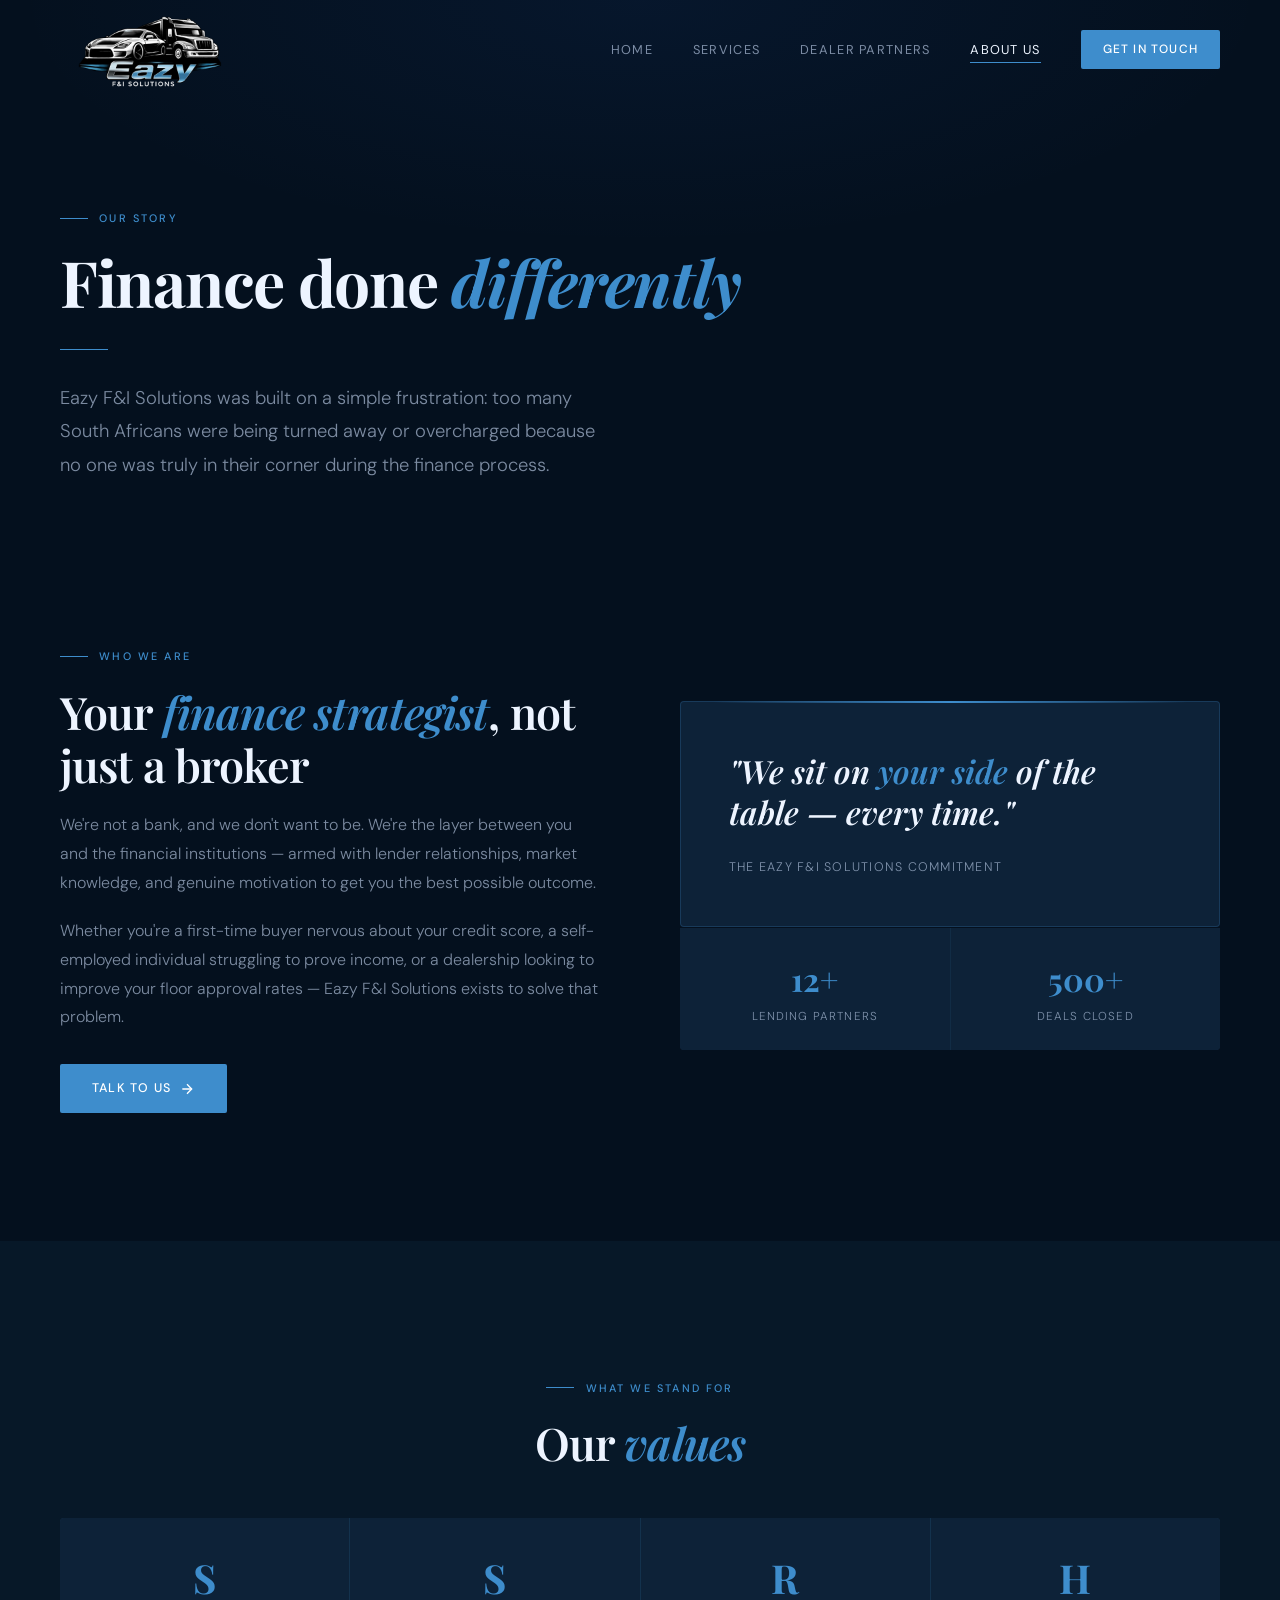
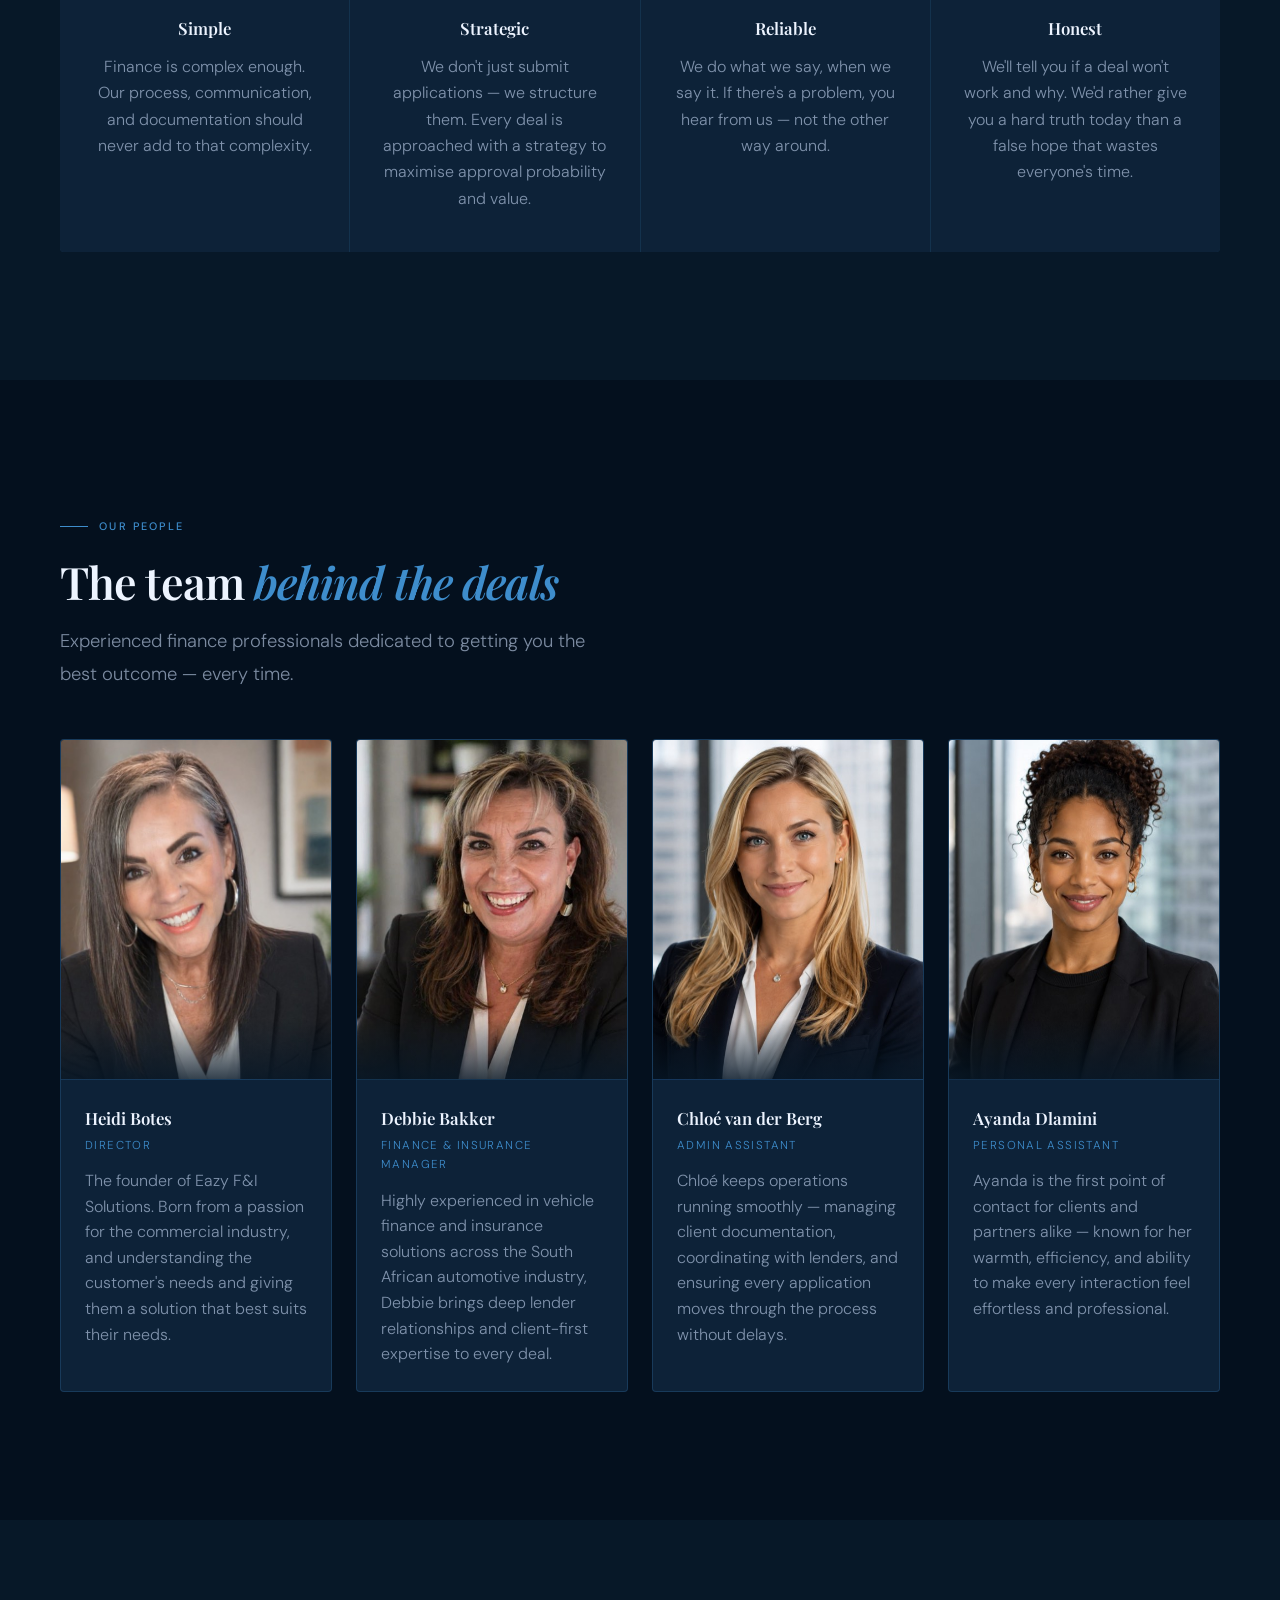
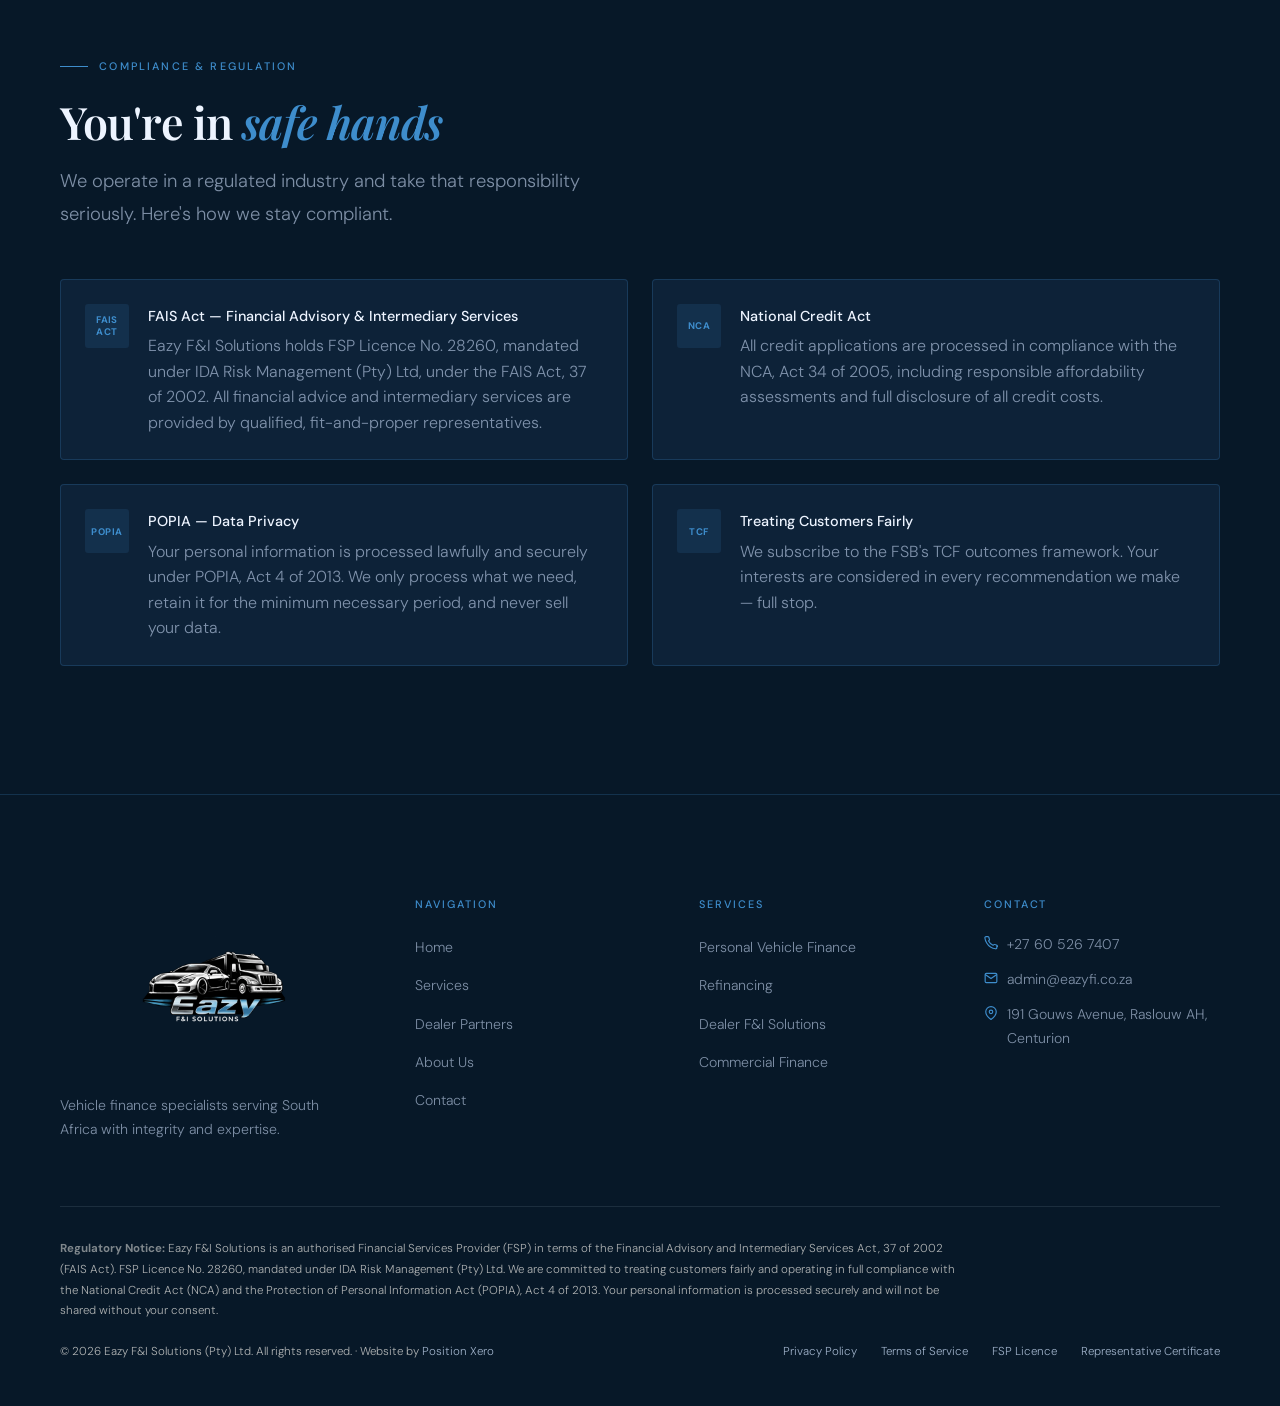
==== about.html @ c21ffb6d "Eazy F&I: card and body text 16px on computers too, and the seventh services card spans its row The " ====
<!DOCTYPE html>
<html lang="en">
<head>
  <meta charset="UTF-8" />
  <meta name="viewport" content="width=device-width, initial-scale=1.0" />
  <!-- Google Analytics 4 (Position Xero clients) -->
  <script async src="https://www.googletagmanager.com/gtag/js?id=G-P3R6J764GX"></script>
  <script>
    window.dataLayer = window.dataLayer || [];
    function gtag(){dataLayer.push(arguments);}
    gtag('js', new Date());
    gtag('config', 'G-P3R6J764GX');
  </script>
  <title>About Eazy F&I Solutions: Vehicle Finance Broker</title>
  <meta name="description" content="The Eazy F&I Solutions story — who we are, what we stand for, and why we exist." />
  <link rel="canonical" href="https://eazyfi.co.za/about" />
  <meta name="robots" content="index, follow" />
  <meta property="og:type" content="website" />
  <meta property="og:site_name" content="Eazy F&I Solutions" />
  <meta property="og:title" content="About Eazy F&I Solutions: Vehicle Finance Broker" />
  <meta property="og:description" content="The Eazy F&I Solutions story — who we are, what we stand for, and why we exist." />
  <meta property="og:url" content="https://eazyfi.co.za/about" />
  <meta property="og:image" content="https://eazyfi.co.za/og-image.png" />
  <meta name="twitter:card" content="summary_large_image" />
  <meta name="twitter:title" content="About Eazy F&I Solutions: Vehicle Finance Broker" />
  <meta name="twitter:description" content="The Eazy F&I Solutions story — who we are, what we stand for, and why we exist." />
  <meta name="twitter:image" content="https://eazyfi.co.za/og-image.png" />
  <link rel="stylesheet" href="css/styles.css?v=20261018b" />
  <link rel="icon" href="favicon.ico?v=2" sizes="any" />
  <link rel="icon" type="image/png" sizes="32x32" href="favicon-32x32.png?v=2" />
  <link rel="icon" type="image/png" sizes="16x16" href="favicon-16x16.png?v=2" />
  <link rel="icon" type="image/png" sizes="192x192" href="favicon-192x192.png?v=2" />
  <link rel="apple-touch-icon" href="apple-touch-icon.png?v=2" />
  <link rel="preconnect" href="https://fonts.googleapis.com" />
  <link rel="preconnect" href="https://fonts.gstatic.com" crossorigin />
  <link rel="stylesheet" href="https://fonts.googleapis.com/css2?family=Playfair+Display:ital,wght@0,400;0,600;0,700;1,400;1,600&family=DM+Sans:ital,opsz,wght@0,9..40,300;0,9..40,400;0,9..40,500;1,9..40,300&display=swap" />
  <style>
    /* ── ABOUT-SPECIFIC ── */
    .about-intro {
      display: grid;
      grid-template-columns: 1fr 1fr;
      gap: 5rem;
      align-items: center;
      margin-top: 3.5rem;
    }

    .about-visual {
      position: relative;
    }

    .about-visual__box {
      background: var(--surface);
      border: 1px solid var(--border);
      border-radius: 4px;
      padding: 3rem;
      position: relative;
    }

    .about-visual__box::before {
      content: '';
      position: absolute;
      top: -1px; left: 2rem; right: 2rem;
      height: 2px;
      background: linear-gradient(90deg, transparent, var(--gold), transparent);
    }

    .pull-quote {
      font-family: var(--font-display);
      font-size: clamp(1.4rem, 2.5vw, 2rem);
      font-weight: 600;
      font-style: italic;
      line-height: 1.3;
      color: var(--white);
      margin-bottom: 1.5rem;
    }

    .pull-quote span { color: var(--gold); }

    .quote-source {
      font-size: 0.78rem;
      letter-spacing: 0.1em;
      text-transform: uppercase;
      color: var(--white-dim);
    }

    /* Values */
    .values-section {
      background: var(--deep);
    }

    .values-grid {
      display: grid;
      grid-template-columns: repeat(4, 1fr);
      gap: 1px;
      background: var(--border);
      border-radius: 4px;
      overflow: hidden;
      margin-top: 3rem;
    }

    .value-card {
      background: var(--surface);
      padding: 2.5rem 2rem;
      transition: background 0.3s;
      text-align: center;
    }

    .value-card:hover { background: var(--surface-2); }

    .value-card__icon {
      font-family: var(--font-display);
      font-size: 2.5rem;
      font-weight: 700;
      color: var(--gold);
      margin-bottom: 1rem;
      line-height: 1;
    }

    .value-card h3 {
      font-family: var(--font-display);
      font-size: 1.05rem;
      font-weight: 600;
      margin-bottom: 0.7rem;
    }

    .value-card p {
      font-size: 0.83rem;
      color: var(--white-dim);
      line-height: 1.65;
    }

    /* Team section */
    .team-grid {
      display: grid;
      grid-template-columns: repeat(4, 1fr);
      gap: 1.5rem;
      margin-top: 3rem;
    }

    .team-card {
      background: var(--surface);
      border: 1px solid var(--border);
      border-radius: 4px;
      overflow: hidden;
      transition: border-color 0.3s, transform 0.3s var(--ease-out);
    }

    .team-card:hover {
      border-color: rgba(40,110,230,0.12);
      transform: translateY(-3px);
    }

    .team-card__avatar {
      height: 340px;
      background: linear-gradient(135deg, var(--surface-2), var(--deep));
      display: flex;
      align-items: center;
      justify-content: center;
      border-bottom: 1px solid var(--border);
      position: relative;
      overflow: hidden;
    }

    .team-card__avatar::after {
      content: '';
      position: absolute;
      bottom: 0; left: 0; right: 0;
      height: 60px;
      background: linear-gradient(0deg, rgba(7,24,40,0.8), transparent);
    }

    .team-card__photo {
      width: 100%;
      height: 100%;
      object-fit: cover;
      object-position: center 18%;
    }

    .team-card__body {
      padding: 1.5rem;
    }

    .team-card__name {
      font-family: var(--font-display);
      font-size: 1.05rem;
      font-weight: 600;
      margin-bottom: 0.2rem;
    }

    .team-card__role {
      font-size: 0.72rem;
      letter-spacing: 0.12em;
      text-transform: uppercase;
      color: var(--gold);
      margin-bottom: 0.8rem;
    }

    .team-card__bio {
      font-size: 0.83rem;
      color: var(--white-dim);
      line-height: 1.6;
    }

    /* Compliance section */
    .compliance-grid {
      display: grid;
      grid-template-columns: repeat(2, 1fr);
      gap: 1.5rem;
      margin-top: 3rem;
    }

    .compliance-item {
      display: flex;
      gap: 1.2rem;
      padding: 1.5rem;
      background: var(--surface);
      border: 1px solid var(--border);
      border-radius: 4px;
    }

    .compliance-item__badge {
      width: 44px; height: 44px;
      background: var(--gold-dim);
      border-radius: 3px;
      display: flex;
      align-items: center;
      justify-content: center;
      flex-shrink: 0;
      font-size: 0.6rem;
      font-weight: 700;
      letter-spacing: 0.05em;
      text-transform: uppercase;
      color: var(--gold);
      text-align: center;
      line-height: 1.2;
    }

    .compliance-item h4 {
      font-size: 0.9rem;
      font-weight: 500;
      margin-bottom: 0.3rem;
    }

    .compliance-item p {
      font-size: 0.8rem;
      color: var(--white-dim);
      line-height: 1.6;
    }

    @media (max-width: 1100px) {
      .team-grid { grid-template-columns: repeat(2, 1fr); }
    }

    @media (max-width: 900px) {
      .about-intro { grid-template-columns: 1fr; gap: 2.5rem; }
      .values-grid { grid-template-columns: repeat(2, 1fr); }
      .compliance-grid { grid-template-columns: 1fr; }
    }

    @media (max-width: 600px) {
      .values-grid { grid-template-columns: 1fr; }
      .team-grid { grid-template-columns: 1fr; }
    }
  </style>
</head>
<body>
  <a class="skip-link" href="#main-content">Skip to main content</a>

  <nav class="nav">
    <div class="nav__inner">
      <a href="/" class="nav__logo">
        <img src="js/images/logo/eazy-logo-white-540.webp" alt="Eazy F&I Solutions" class="nav__logo-img" width="180" height="180" />
      </a>
      <div class="nav__links">
        <a href="/">Home</a>
        <a href="/services">Services</a>
        <a href="/dealer-partners">Dealer Partners</a>
        <a href="/about" class="active">About Us</a>
        <a href="/contact" class="nav__cta">Get in Touch</a>
      </div>
      <button class="nav__hamburger" aria-label="Menu">
        <span></span><span></span><span></span>
      </button>
    </div>
  </nav>

  <div class="nav__mobile">
    <a href="/">Home</a>
    <a href="/services">Services</a>
    <a href="/dealer-partners">Dealer Partners</a>
    <a href="/about">About Us</a>
    <a href="/contact" class="nav__cta btn btn--gold">Get in Touch</a>
  </div>

  <!-- ── PAGE HERO ── -->
  <section class="page-hero" id="main-content" tabindex="-1">
    <div class="page-hero__inner">
      <div class="eyebrow reveal">Our Story</div>
      <h1 class="display-heading reveal reveal--delay-1">Finance done <em>differently</em></h1>
      <div class="divider reveal reveal--delay-2"></div>
      <p class="lead reveal reveal--delay-3">Eazy F&amp;I Solutions was built on a simple frustration: too many South Africans were being turned away or overcharged because no one was truly in their corner during the finance process.</p>
    </div>
  </section>

  <!-- ── ABOUT INTRO ── -->
  <section class="section" style="padding-top:0;">
    <div class="section__inner">
      <div class="about-intro">
        <div class="reveal">
          <div class="eyebrow">Who We Are</div>
          <h2 class="section-heading">Your <em>finance strategist</em>, not just a broker</h2>
          <p style="color:var(--white-dim); font-size:0.95rem; line-height:1.8; margin: 1.2rem 0;">We're not a bank, and we don't want to be. We're the layer between you and the financial institutions — armed with lender relationships, market knowledge, and genuine motivation to get you the best possible outcome.</p>
          <p style="color:var(--white-dim); font-size:0.95rem; line-height:1.8; margin-bottom:2rem;">Whether you're a first-time buyer nervous about your credit score, a self-employed individual struggling to prove income, or a dealership looking to improve your floor approval rates — Eazy F&amp;I Solutions exists to solve that problem.</p>
          <a href="/contact" class="btn btn--gold">
            Talk to Us
            <svg viewBox="0 0 24 24" fill="none" stroke="currentColor" stroke-width="2"><line x1="5" y1="12" x2="19" y2="12"/><polyline points="12 5 19 12 12 19"/></svg>
          </a>
        </div>
        <div class="about-visual reveal reveal--delay-2">
          <div class="about-visual__box">
            <div class="pull-quote">"We sit on <span>your side</span> of the table — every time."</div>
            <div class="quote-source">The Eazy F&amp;I Solutions commitment</div>
          </div>
          <div style="margin-top:1px; display:grid; grid-template-columns:1fr 1fr; gap:1px; background:var(--border); border-radius:0 0 4px 4px; overflow:hidden;">
            <div style="background:var(--surface); padding:1.5rem; text-align:center;">
              <div style="font-family:var(--font-display); font-size:2rem; font-weight:700; color:var(--gold);">12+</div>
              <div style="font-size:0.72rem; color:var(--white-dim); letter-spacing:0.1em; text-transform:uppercase;">Lending Partners</div>
            </div>
            <div style="background:var(--surface); padding:1.5rem; text-align:center;">
              <div style="font-family:var(--font-display); font-size:2rem; font-weight:700; color:var(--gold);">500+</div>
              <div style="font-size:0.72rem; color:var(--white-dim); letter-spacing:0.1em; text-transform:uppercase;">Deals Closed</div>
            </div>
          </div>
        </div>
      </div>
    </div>
  </section>

  <!-- ── VALUES ── -->
  <section class="section values-section">
    <div class="section__inner">
      <div class="reveal" style="text-align:center;">
        <div class="eyebrow" style="justify-content:center;">What We Stand For</div>
        <h2 class="section-heading">Our <em>values</em></h2>
      </div>
      <div class="values-grid">
        <div class="value-card reveal reveal--delay-1">
          <div class="value-card__icon">S</div>
          <h3>Simple</h3>
          <p>Finance is complex enough. Our process, communication, and documentation should never add to that complexity.</p>
        </div>
        <div class="value-card reveal reveal--delay-2">
          <div class="value-card__icon">S</div>
          <h3>Strategic</h3>
          <p>We don't just submit applications — we structure them. Every deal is approached with a strategy to maximise approval probability and value.</p>
        </div>
        <div class="value-card reveal reveal--delay-3">
          <div class="value-card__icon">R</div>
          <h3>Reliable</h3>
          <p>We do what we say, when we say it. If there's a problem, you hear from us — not the other way around.</p>
        </div>
        <div class="value-card reveal reveal--delay-4">
          <div class="value-card__icon">H</div>
          <h3>Honest</h3>
          <p>We'll tell you if a deal won't work and why. We'd rather give you a hard truth today than a false hope that wastes everyone's time.</p>
        </div>
      </div>
    </div>
  </section>

  <!-- ── TEAM ── -->
  <section class="section">
    <div class="section__inner">
      <div class="reveal">
        <div class="eyebrow">Our People</div>
        <h2 class="section-heading">The team <em>behind the deals</em></h2>
        <p class="lead" style="margin-top:1rem;">Experienced finance professionals dedicated to getting you the best outcome — every time.</p>
      </div>
      <div class="team-grid">

        <!-- Heidi Botes -->
        <div class="team-card reveal reveal--delay-1">
          <div class="team-card__avatar" style="background:linear-gradient(150deg, #0a1f35 0%, #16324f 100%); padding:0;">
            <img src="js/images/team/heidi-botes-700.jpg" alt="Heidi Botes" class="team-card__photo" loading="lazy" decoding="async"
              onerror="this.style.display='none'; this.nextElementSibling.style.display='flex';" />
            <div class="avatar-circle" style="display:none;">HB</div>
          </div>
          <div class="team-card__body">
            <div class="team-card__name">Heidi Botes</div>
            <div class="team-card__role">Director</div>
            <p class="team-card__bio">The founder of Eazy F&amp;I Solutions. Born from a passion for the commercial industry, and understanding the customer's needs and giving them a solution that best suits their needs.</p>
          </div>
        </div>

        <!-- Debbie Bakker -->
        <div class="team-card reveal reveal--delay-2">
          <div class="team-card__avatar" style="background:linear-gradient(150deg, #071828 0%, #122B46 100%); padding:0;">
            <img src="js/images/team/debby-bakker-700.jpg" alt="Debbie Bakker" class="team-card__photo" loading="lazy" decoding="async"
              onerror="this.style.display='none'; this.nextElementSibling.style.display='flex';" />
            <div class="avatar-circle" style="display:none;">DB</div>
          </div>
          <div class="team-card__body">
            <div class="team-card__name">Debbie Bakker</div>
            <div class="team-card__role">Finance &amp; Insurance Manager</div>
            <p class="team-card__bio">Highly experienced in vehicle finance and insurance solutions across the South African automotive industry, Debbie brings deep lender relationships and client-first expertise to every deal.</p>
          </div>
        </div>

        <!-- Chloé van der Berg -->
        <div class="team-card reveal reveal--delay-3">
          <div class="team-card__avatar" style="background:linear-gradient(150deg, #091d38 0%, #1a3a5c 100%); padding:0;">
            <img src="js/images/team/chloe-van-der-berg-700.jpg" alt="Chloé van der Berg" class="team-card__photo" loading="lazy" decoding="async"
              onerror="this.style.display='none'; this.nextElementSibling.style.display='flex';" />
            <div class="avatar-circle" style="display:none;">CV</div>
          </div>
          <div class="team-card__body">
            <div class="team-card__name">Chloé van der Berg</div>
            <div class="team-card__role">Admin Assistant</div>
            <p class="team-card__bio">Chloé keeps operations running smoothly — managing client documentation, coordinating with lenders, and ensuring every application moves through the process without delays.</p>
          </div>
        </div>

        <!-- Ayanda Dlamini -->
        <div class="team-card reveal reveal--delay-4">
          <div class="team-card__avatar" style="background:linear-gradient(150deg, #071525 0%, #0f2840 100%); padding:0;">
            <img src="js/images/team/ayanda-dlamini-700.jpg" alt="Ayanda Dlamini" class="team-card__photo" loading="lazy" decoding="async"
              onerror="this.style.display='none'; this.nextElementSibling.style.display='flex';" />
            <div class="avatar-circle" style="display:none;">AD</div>
          </div>
          <div class="team-card__body">
            <div class="team-card__name">Ayanda Dlamini</div>
            <div class="team-card__role">Personal Assistant</div>
            <p class="team-card__bio">Ayanda is the first point of contact for clients and partners alike — known for her warmth, efficiency, and ability to make every interaction feel effortless and professional.</p>
          </div>
        </div>

      </div>
    </div>
  </section>

  <!-- ── COMPLIANCE ── -->
  <section class="section" style="background:var(--deep);">
    <div class="section__inner">
      <div class="reveal">
        <div class="eyebrow">Compliance &amp; Regulation</div>
        <h2 class="section-heading">You're in <em>safe hands</em></h2>
        <p class="lead" style="margin-top:1rem;">We operate in a regulated industry and take that responsibility seriously. Here's how we stay compliant.</p>
      </div>
      <div class="compliance-grid">
        <div class="compliance-item reveal reveal--delay-1">
          <div class="compliance-item__badge">FAIS<br>Act</div>
          <div>
            <h4>FAIS Act — Financial Advisory &amp; Intermediary Services</h4>
            <p>Eazy F&amp;I Solutions holds FSP Licence No. 28260, mandated under IDA Risk Management (Pty) Ltd, under the FAIS Act, 37 of 2002. All financial advice and intermediary services are provided by qualified, fit-and-proper representatives.</p>
          </div>
        </div>
        <div class="compliance-item reveal reveal--delay-2">
          <div class="compliance-item__badge">NCA</div>
          <div>
            <h4>National Credit Act</h4>
            <p>All credit applications are processed in compliance with the NCA, Act 34 of 2005, including responsible affordability assessments and full disclosure of all credit costs.</p>
          </div>
        </div>
        <div class="compliance-item reveal reveal--delay-1">
          <div class="compliance-item__badge">POPIA</div>
          <div>
            <h4>POPIA — Data Privacy</h4>
            <p>Your personal information is processed lawfully and securely under POPIA, Act 4 of 2013. We only process what we need, retain it for the minimum necessary period, and never sell your data.</p>
          </div>
        </div>
        <div class="compliance-item reveal reveal--delay-2">
          <div class="compliance-item__badge">TCF</div>
          <div>
            <h4>Treating Customers Fairly</h4>
            <p>We subscribe to the FSB's TCF outcomes framework. Your interests are considered in every recommendation we make — full stop.</p>
          </div>
        </div>
      </div>
    </div>
  </section>

  <!-- ── FOOTER ── -->
  <footer>
    <div class="footer__inner">
      <div class="footer__grid footer__grid--4">
        <div class="footer__col footer__col--brand">
          <img src="js/images/logo/eazy-logo-white-540.webp" alt="Eazy F&I Solutions" class="footer__logo-img" width="180" height="180" loading="lazy" decoding="async" />
          <p class="footer__brand-desc">Vehicle finance specialists serving South Africa with integrity and expertise.</p>
        </div>
        <div class="footer__col">
          <h4>Navigation</h4>
          <ul>
            <li><a href="/">Home</a></li>
            <li><a href="/services">Services</a></li>
            <li><a href="/dealer-partners">Dealer Partners</a></li>
            <li><a href="/about">About Us</a></li>
            <li><a href="/contact">Contact</a></li>
          </ul>
        </div>
        <div class="footer__col">
          <h4>Services</h4>
          <ul>
            <li><a href="/services">Personal Vehicle Finance</a></li>
            <li><a href="/services">Refinancing</a></li>
            <li><a href="/dealer-partners">Dealer F&amp;I Solutions</a></li>
            <li><a href="https://thirdparty.signio.co.za/ThirdPartyIntegration/application?skin=LIGHTSTONE&amp;uuid=00000197-f510-d0f1-971a-4bd93b7825ff" target="_blank" rel="noopener">Commercial Finance</a></li>
          </ul>
        </div>
        <div class="footer__col">
          <h4>Contact</h4>
          <div class="contact-item">
            <svg viewBox="0 0 24 24" fill="none" stroke="currentColor" stroke-width="2"><path d="M22 16.92v3a2 2 0 0 1-2.18 2 19.79 19.79 0 0 1-8.63-3.07A19.5 19.5 0 0 1 4.69 12 19.79 19.79 0 0 1 1.56 3.37 2 2 0 0 1 3.54 1h3a2 2 0 0 1 2 1.72c.127.96.361 1.903.7 2.81a2 2 0 0 1-.45 2.11L7.91 8.52A16 16 0 0 0 15.48 16l.88-.87a2 2 0 0 1 2.11-.45c.907.339 1.85.573 2.81.7A2 2 0 0 1 23 17.29z"/></svg>
            <a href="tel:+27605267407">+27 60 526 7407</a>
          </div>
          <div class="contact-item">
            <svg viewBox="0 0 24 24" fill="none" stroke="currentColor" stroke-width="2"><path d="M4 4h16c1.1 0 2 .9 2 2v12c0 1.1-.9 2-2 2H4c-1.1 0-2-.9-2-2V6c0-1.1.9-2 2-2z"/><polyline points="22,6 12,13 2,6"/></svg>
            <a href="mailto:admin@eazyfi.co.za">admin@eazyfi.co.za</a>
          </div>
          <div class="contact-item">
            <svg viewBox="0 0 24 24" fill="none" stroke="currentColor" stroke-width="2"><path d="M21 10c0 7-9 13-9 13s-9-6-9-13a9 9 0 0 1 18 0z"/><circle cx="12" cy="10" r="3"/></svg>
            <span>191 Gouws Avenue, Raslouw AH, Centurion</span>
          </div>
        </div>
      </div>
      <div class="footer__bottom">
        <p class="footer__compliance">
          <strong style="color:rgba(248,245,239,0.5);">Regulatory Notice:</strong> Eazy F&amp;I Solutions is an authorised Financial Services Provider (FSP) in terms of the Financial Advisory and Intermediary Services Act, 37 of 2002 (FAIS Act). FSP Licence No. 28260, mandated under IDA Risk Management (Pty) Ltd. We are committed to treating customers fairly and operating in full compliance with the National Credit Act (NCA) and the Protection of Personal Information Act (POPIA), Act 4 of 2013. Your personal information is processed securely and will not be shared without your consent.
        </p>
        <div class="footer__copy">
          <span>&copy; <span data-year>2026</span> Eazy F&amp;I Solutions (Pty) Ltd. All rights reserved.<span class="footer__sep" aria-hidden="true"> &middot; </span><span class="footer__credit">Website by <a href="https://www.positionxero.com/">Position Xero</a></span></span>
          <div class="footer__legal-links">
            <a href="/privacy-policy">Privacy Policy</a>
            <a href="/terms">Terms of Service</a>
            <a href="documents/fsca-fsp-licence-28260.pdf" target="_blank" rel="noopener">FSP Licence</a>
            <a href="documents/ida-representative-certificate.pdf" target="_blank" rel="noopener">Representative Certificate</a>
          </div>
        </div>
      </div>
    </div>
  </footer>

  <script src="js/main.js"></script>
</body>
</html>
---- css/styles.css ----
/* ============================================================
   CORE VARIABLES & RESET
   ============================================================ */

/* ============================================================
   PALETTES — uncomment ONE block, comment the rest
   ============================================================

── ELECTRIC (active) ── vivid royal blue, matches logo
── STEEL               softer corporate blue
── MIDNIGHT            high-contrast cyan-blue
── EMBER               burnt orange, bold & warm
── GOLD                original gold/luxury
── FOREST              deep green, fresh

   ============================================================ */

/* ── CORPORATE NAVY (active) ── steel blue from logo, deep navy grounds */
:root {
  --black:       #04101E;
  --deep:        #071828;
  --surface:     #0D2238;
  --surface-2:   #122B46;
  --border:      rgba(65, 140, 210, 0.22);
  --gold:        #3E8DCC;
  --gold-light:  #63AADF;
  --gold-dim:    rgba(62, 141, 204, 0.13);
  --white:       #EDF4FF;
  --white-dim:   rgba(210, 228, 255, 0.58);
  --white-faint: rgba(210, 228, 255, 0.1);
}

/* ── STEEL ──
:root {
  --black:       #0D1117;
  --deep:        #111822;
  --surface:     #18222E;
  --surface-2:   #1E2A38;
  --border:      rgba(58, 123, 213, 0.2);
  --gold:        #3A7BD5;
  --gold-light:  #6DA0E8;
  --gold-dim:    rgba(58, 123, 213, 0.12);
  --white:       #EEF2FA;
  --white-dim:   rgba(220, 230, 250, 0.55);
  --white-faint: rgba(220, 230, 250, 0.1);
}
*/

/* ── MIDNIGHT ──
:root {
  --black:       #060810;
  --deep:        #09101C;
  --surface:     #0F1A28;
  --surface-2:   #152234;
  --border:      rgba(27, 127, 232, 0.2);
  --gold:        #1B7FE8;
  --gold-light:  #50AAFF;
  --gold-dim:    rgba(27, 127, 232, 0.12);
  --white:       #F5F8FF;
  --white-dim:   rgba(225, 235, 255, 0.55);
  --white-faint: rgba(225, 235, 255, 0.1);
}
*/

/* ── EMBER ──
:root {
  --black:       #0E0A08;
  --deep:        #160F0A;
  --surface:     #1E1510;
  --surface-2:   #271B14;
  --border:      rgba(224, 92, 32, 0.2);
  --gold:        #E05C20;
  --gold-light:  #F08040;
  --gold-dim:    rgba(224, 92, 32, 0.12);
  --white:       #FFF5EE;
  --white-dim:   rgba(255, 235, 220, 0.55);
  --white-faint: rgba(255, 235, 220, 0.1);
}
*/

/* ── GOLD ──
:root {
  --black:       #0A0A0C;
  --deep:        #111115;
  --surface:     #18181E;
  --surface-2:   #21212A;
  --border:      rgba(196, 151, 58, 0.18);
  --gold:        #C4973A;
  --gold-light:  #DDB96A;
  --gold-dim:    rgba(196, 151, 58, 0.12);
  --white:       #F8F5EF;
  --white-dim:   rgba(248, 245, 239, 0.55);
  --white-faint: rgba(248, 245, 239, 0.12);
}
*/

/* ── FOREST ──
:root {
  --black:       #070D0A;
  --deep:        #0D1610;
  --surface:     #121F16;
  --surface-2:   #18281C;
  --border:      rgba(46, 168, 102, 0.2);
  --gold:        #2EA866;
  --gold-light:  #5CC98A;
  --gold-dim:    rgba(46, 168, 102, 0.12);
  --white:       #EEFAF3;
  --white-dim:   rgba(210, 240, 220, 0.55);
  --white-faint: rgba(210, 240, 220, 0.1);
}
*/

/* ── SHARED (never change these) ── */
:root {
  --red-alert:   #C0392B;

  --font-display: 'Playfair Display', Georgia, serif;
  --font-body:    'DM Sans', Helvetica, sans-serif;

  --ease-out:    cubic-bezier(0.16, 1, 0.3, 1);
  --ease-in-out: cubic-bezier(0.76, 0, 0.24, 1);

  --nav-h: 100px;
  --max-w: 1240px;
  --gutter: clamp(20px, 5vw, 60px);
}

*, *::before, *::after { box-sizing: border-box; margin: 0; padding: 0; }

html {
  scroll-behavior: smooth;
  font-size: 16px;
}

body {
  background: var(--black);
  color: var(--white);
  font-family: var(--font-body);
  font-weight: 300;
  line-height: 1.7;
  -webkit-font-smoothing: antialiased;
  overflow-x: hidden;
}

img { display: block; max-width: 100%; }
a { color: inherit; text-decoration: none; }
ul { list-style: none; }
button { cursor: pointer; border: none; background: none; font: inherit; color: inherit; }

/* Visible keyboard focus indicator */
a:focus-visible,
button:focus-visible,
input:focus-visible,
textarea:focus-visible,
select:focus-visible {
  outline: 2px solid var(--gold);
  outline-offset: 2px;
}

/* Skip link */
.skip-link {
  position: absolute;
  left: -9999px;
  top: 0;
  z-index: 1000;
  background: var(--gold);
  color: #04101E;
  padding: 10px 16px;
  font-weight: 600;
  text-decoration: none;
  border-radius: 0 0 4px 0;
}

.skip-link:focus { left: 0; }


/* ============================================================
   NAVIGATION
   ============================================================ */
.nav {
  position: fixed;
  top: 0; left: 0; right: 0;
  z-index: 100;
  height: var(--nav-h);
  display: flex;
  align-items: center;
  padding: 0 var(--gutter);
  border-bottom: 1px solid transparent;
  transition: background 0.4s var(--ease-out), border-color 0.4s;
}

.nav.scrolled {
  background: rgba(4, 16, 30, 0.95);
  backdrop-filter: blur(20px);
  -webkit-backdrop-filter: blur(20px);
  border-color: var(--border);
}

.nav__inner {
  width: 100%;
  max-width: var(--max-w);
  margin: 0 auto;
  display: flex;
  align-items: center;
  justify-content: space-between;
}

.nav__logo {
  display: flex;
  align-items: center;
}

.nav__logo-img {
  height: 180px;
  width: auto;
  display: block;
}

.nav__links {
  display: flex;
  align-items: center;
  gap: 2.5rem;
}

.nav__links a {
  font-size: 0.8rem;
  letter-spacing: 0.1em;
  text-transform: uppercase;
  color: var(--white-dim);
  font-weight: 400;
  transition: color 0.2s;
  position: relative;
}

.nav__links a::after {
  content: '';
  position: absolute;
  bottom: -3px; left: 0;
  width: 0; height: 1px;
  background: var(--gold);
  transition: width 0.3s var(--ease-out);
}

.nav__links a:hover,
.nav__links a.active { color: var(--white); }
.nav__links a:hover::after,
.nav__links a.active::after { width: 100%; }

.nav__cta {
  padding: 9px 22px;
  background: var(--gold);
  color: #ffffff !important;
  font-size: 0.75rem !important;
  font-weight: 500 !important;
  letter-spacing: 0.08em;
  border-radius: 2px;
  transition: background 0.2s, transform 0.15s !important;
}

.nav__cta::after { display: none !important; }

.nav__cta:hover {
  background: var(--gold-light) !important;
  transform: translateY(-1px);
}

.nav__hamburger {
  display: none;
  flex-direction: column;
  gap: 5px;
  padding: 8px;
  /* A 44px square to tap (15 October 2026 mobile review: it was 40 x 31). */
  min-width: 44px;
  min-height: 44px;
  align-items: center;
  justify-content: center;
}

.nav__hamburger span {
  display: block;
  width: 24px; height: 1.5px;
  background: var(--white);
  transition: all 0.3s;
}

/* ============================================================
   MOBILE NAV
   ============================================================ */
.nav__mobile {
  display: none;
  position: fixed;
  top: var(--nav-h); left: 0; right: 0; bottom: 0;
  z-index: 99;
  background: var(--deep);
  flex-direction: column;
  padding: 3rem var(--gutter);
  gap: 0;
  overflow-y: auto;
}

.nav__mobile.open { display: flex; }

.nav__mobile a {
  display: block;
  padding: 1.1rem 0;
  border-bottom: 1px solid var(--white-faint);
  font-size: 1.1rem;
  color: var(--white-dim);
  transition: color 0.2s;
}

.nav__mobile a:hover { color: var(--gold); }

.nav__mobile .nav__cta {
  margin-top: 2rem;
  display: inline-block;
  padding: 14px 22px;
  color: var(--black) !important;
  border-bottom: none !important;
}

/* ============================================================
   BUTTONS
   ============================================================ */
.btn {
  display: inline-flex;
  align-items: center;
  gap: 0.5rem;
  padding: 14px 32px;
  font-size: 0.78rem;
  font-weight: 500;
  letter-spacing: 0.1em;
  text-transform: uppercase;
  border-radius: 2px;
  transition: all 0.25s var(--ease-out);
  position: relative;
  overflow: hidden;
}

.btn::before {
  content: '';
  position: absolute;
  inset: 0;
  background: rgba(255,255,255,0.08);
  opacity: 0;
  transition: opacity 0.2s;
}

.btn:hover::before { opacity: 1; }

.btn--gold {
  background: var(--gold);
  color: #ffffff;
}

.btn--gold:hover {
  background: var(--gold-light);
  transform: translateY(-2px);
  box-shadow: 0 12px 32px rgba(40, 110, 230, 0.28);
}

.btn--outline {
  background: transparent;
  color: var(--white);
  border: 1px solid rgba(248, 245, 239, 0.3);
}

.btn--outline:hover {
  border-color: var(--gold);
  color: var(--gold);
  transform: translateY(-2px);
}

.btn--ghost {
  background: transparent;
  color: var(--gold);
  border: 1px solid var(--border);
  padding: 12px 28px;
}

.btn--ghost:hover {
  border-color: var(--gold);
  background: var(--gold-dim);
}

.btn svg { width: 16px; height: 16px; flex-shrink: 0; transition: transform 0.2s; }
.btn:hover svg { transform: translateX(3px); }

/* ============================================================
   SECTION UTILITIES
   ============================================================ */
.section {
  padding: clamp(80px, 10vw, 140px) var(--gutter);
}

.section__inner {
  max-width: var(--max-w);
  margin: 0 auto;
}

.eyebrow {
  display: inline-flex;
  align-items: center;
  gap: 0.7rem;
  font-size: 0.68rem;
  font-weight: 500;
  letter-spacing: 0.2em;
  text-transform: uppercase;
  color: var(--gold);
  margin-bottom: 1.2rem;
}

.eyebrow::before {
  content: '';
  width: 28px; height: 1px;
  background: var(--gold);
  flex-shrink: 0;
}

.display-heading {
  font-family: var(--font-display);
  font-size: clamp(2.4rem, 5vw, 4.2rem);
  font-weight: 700;
  line-height: 1.1;
  letter-spacing: -0.02em;
}

.display-heading em {
  font-style: italic;
  color: var(--gold);
}

.section-heading {
  font-family: var(--font-display);
  font-size: clamp(1.8rem, 3.5vw, 2.8rem);
  font-weight: 600;
  line-height: 1.2;
  letter-spacing: -0.02em;
}

.section-heading em { font-style: italic; color: var(--gold); }

.lead {
  font-size: clamp(1rem, 1.5vw, 1.15rem);
  color: var(--white-dim);
  line-height: 1.8;
  max-width: 560px;
}

.divider {
  width: 48px; height: 1px;
  background: var(--gold);
  margin: 2rem 0;
}

/* ============================================================
   REVEAL ANIMATIONS
   ============================================================ */
.reveal {
  opacity: 0;
  transform: translateY(32px);
  transition: opacity 0.7s var(--ease-out), transform 0.7s var(--ease-out);
}

.reveal.visible {
  opacity: 1;
  transform: translateY(0);
}

.reveal--delay-1 { transition-delay: 0.1s; }
.reveal--delay-2 { transition-delay: 0.2s; }
.reveal--delay-3 { transition-delay: 0.3s; }
.reveal--delay-4 { transition-delay: 0.4s; }
.reveal--delay-5 { transition-delay: 0.5s; }

/* ============================================================
   FOOTER
   ============================================================ */
footer {
  background: var(--deep);
  border-top: 1px solid var(--border);
  padding: clamp(60px, 8vw, 100px) var(--gutter) 40px;
}

.footer__inner {
  max-width: var(--max-w);
  margin: 0 auto;
}

.footer__grid {
  display: grid;
  grid-template-columns: repeat(3, 1fr);
  gap: 3rem;
  margin-bottom: 4rem;
}

.footer__logo-img {
  height: 180px;
  width: auto;
  display: block;
  margin: 0 auto 1.2rem auto;
}

.footer__brand-desc {
  font-size: 0.88rem;
  color: var(--white-dim);
  line-height: 1.7;
  max-width: 280px;
}

.footer__col h4 {
  font-size: 0.68rem;
  font-weight: 500;
  letter-spacing: 0.18em;
  text-transform: uppercase;
  color: var(--gold);
  margin-bottom: 1.2rem;
}

.footer__col ul { display: flex; flex-direction: column; gap: 0.7rem; }

.footer__col ul li a {
  font-size: 0.88rem;
  color: var(--white-dim);
  transition: color 0.2s;
}

.footer__col ul li a:hover { color: var(--white); }

.footer__col .contact-item {
  display: flex;
  align-items: flex-start;
  gap: 0.6rem;
  font-size: 0.88rem;
  color: var(--white-dim);
  margin-bottom: 0.7rem;
}

.footer__col .contact-item svg {
  width: 14px; height: 14px;
  flex-shrink: 0;
  margin-top: 3px;
  color: var(--gold);
}

.footer__bottom {
  border-top: 1px solid var(--white-faint);
  padding-top: 2rem;
  display: flex;
  flex-direction: column;
  gap: 1rem;
}

.footer__compliance {
  font-size: 0.72rem;
  color: rgba(248, 245, 239, 0.7);
  line-height: 1.8;
  max-width: 900px;
}

.footer__copy {
  display: flex;
  align-items: center;
  justify-content: space-between;
  font-size: 0.72rem;
  color: rgba(248, 245, 239, 0.7);
}

/* ============================================================
   PAGE HERO SHARED
   ============================================================ */
.page-hero {
  padding-top: calc(var(--nav-h) + clamp(60px, 8vw, 100px));
  padding-bottom: clamp(60px, 8vw, 100px);
  padding-left: var(--gutter);
  padding-right: var(--gutter);
  position: relative;
  overflow: hidden;
}

.page-hero::before {
  content: '';
  position: absolute;
  top: 0; left: 0; right: 0; bottom: 0;
  background: radial-gradient(ellipse 70% 60% at 50% 0%, rgba(40, 110, 230, 0.07) 0%, transparent 70%);
  pointer-events: none;
}

.page-hero__inner {
  max-width: var(--max-w);
  margin: 0 auto;
  position: relative;
}

/* ============================================================
   CARDS
   ============================================================ */
.card {
  background: var(--surface);
  border: 1px solid var(--border);
  border-radius: 4px;
  padding: 2.5rem;
  transition: border-color 0.3s, transform 0.3s var(--ease-out), box-shadow 0.3s;
}

.card:hover {
  border-color: rgba(40, 110, 230, 0.4);
  transform: translateY(-4px);
  box-shadow: 0 20px 60px rgba(0,0,0,0.4);
}

.card__icon {
  width: 48px; height: 48px;
  background: var(--gold-dim);
  border-radius: 3px;
  display: flex;
  align-items: center;
  justify-content: center;
  margin-bottom: 1.5rem;
  color: var(--gold);
}

.card__icon svg { width: 24px; height: 24px; }

.card h3 {
  font-family: var(--font-display);
  font-size: 1.2rem;
  font-weight: 600;
  margin-bottom: 0.7rem;
}

.card p {
  font-size: 0.9rem;
  color: var(--white-dim);
  line-height: 1.7;
}

/* ============================================================
   STAT BLOCKS
   ============================================================ */
.stat-block {
  text-align: center;
  padding: 2.5rem 2rem;
  border: 1px solid var(--border);
  border-radius: 4px;
  background: var(--surface);
}

.stat-block__num {
  font-family: var(--font-display);
  font-size: clamp(2.2rem, 4vw, 3.5rem);
  font-weight: 700;
  color: var(--gold);
  line-height: 1;
  margin-bottom: 0.4rem;
}

.stat-block__label {
  font-size: 0.78rem;
  letter-spacing: 0.12em;
  text-transform: uppercase;
  color: var(--white-dim);
}

/* ============================================================
   FORMS
   ============================================================ */
.form-group {
  margin-bottom: 1.4rem;
}

.form-group label {
  display: block;
  font-size: 0.72rem;
  font-weight: 500;
  letter-spacing: 0.12em;
  text-transform: uppercase;
  color: var(--gold);
  margin-bottom: 0.5rem;
}

.form-group input,
.form-group select,
.form-group textarea {
  width: 100%;
  background: var(--surface);
  border: 1px solid var(--border);
  border-radius: 2px;
  padding: 13px 16px;
  color: var(--white);
  font-family: var(--font-body);
  /* Phones first: 16px, because iOS Safari zooms the page into any field set
     smaller and leaves it zoomed (15 October 2026 mobile review: the contact
     and dealer forms were 14.4px). Desktop keeps its 0.9rem. */
  font-size: 1rem;
  transition: border-color 0.2s, box-shadow 0.2s;
  outline: none;
  -webkit-appearance: none;
  appearance: none;
}
@media (min-width: 901px) {
  .form-group input,
  .form-group select,
  .form-group textarea { font-size: 0.9rem; }
}

.form-group input:focus,
.form-group select:focus,
.form-group textarea:focus {
  border-color: var(--gold);
  box-shadow: 0 0 0 3px rgba(196, 151, 58, 0.12);
}

.form-group input::placeholder,
.form-group textarea::placeholder {
  color: rgba(248, 245, 239, 0.6);
}

.form-group select option { background: var(--surface); }

.form-group textarea { resize: vertical; min-height: 130px; }

.form-check {
  display: flex;
  align-items: flex-start;
  gap: 0.8rem;
  margin-bottom: 1.4rem;
}

.form-check input[type="checkbox"] {
  width: 18px; height: 18px;
  flex-shrink: 0;
  margin-top: 2px;
  accent-color: var(--gold);
  cursor: pointer;
}

.form-check label {
  font-size: 0.82rem;
  color: var(--white-dim);
  cursor: pointer;
  line-height: 1.5;
}

.form-check label a { color: var(--gold); text-decoration: underline; }

.form-row {
  display: grid;
  grid-template-columns: 1fr 1fr;
  gap: 1rem;
}

/* ============================================================
   BADGES
   ============================================================ */
.badge {
  display: inline-block;
  padding: 4px 12px;
  background: var(--gold-dim);
  border: 1px solid rgba(196, 151, 58, 0.3);
  border-radius: 30px;
  font-size: 0.68rem;
  font-weight: 500;
  letter-spacing: 0.1em;
  text-transform: uppercase;
  color: var(--gold);
}

/* ============================================================
   GOLD RULE DIVIDER
   ============================================================ */
.gold-rule {
  border: none;
  height: 1px;
  background: linear-gradient(90deg, transparent, var(--gold), transparent);
  margin: 0;
}

/* ============================================================
   RESPONSIVE
   ============================================================ */
@media (max-width: 900px) {
  .nav__links { display: none; }
  .nav__hamburger { display: flex; }

  .footer__grid {
    grid-template-columns: 1fr 1fr;
    gap: 2.5rem;
  }
}

@media (max-width: 600px) {
  .footer__grid { grid-template-columns: 1fr; }
  .footer__copy { flex-direction: column; gap: 0.5rem; text-align: center; }
  .form-row { grid-template-columns: 1fr; }
}

/* ============================================================
   TESTIMONIALS — SCROLL-DRIVEN HORIZONTAL CAROUSEL
   ============================================================ */
.testimonials-section {
  height: calc(100vh + 3400px);
  background: var(--black);
  position: relative;
}

.testimonials-sticky {
  position: sticky;
  top: 0;
  height: 100vh;
  overflow: hidden;
  display: flex;
  flex-direction: column;
  justify-content: center;
  background: var(--black);
  border-bottom: 1px solid var(--border);
}

.testimonials-header {
  padding: 0 var(--gutter);
  max-width: var(--max-w);
  margin: 0 auto 2.5rem;
  width: 100%;
}

.testimonials-scroll-hint {
  display: flex;
  align-items: center;
  gap: 0.5rem;
  font-size: 0.7rem;
  letter-spacing: 0.15em;
  text-transform: uppercase;
  color: var(--white-dim);
  margin-top: 1rem;
  opacity: 0.6;
}

.testimonials-scroll-hint svg {
  width: 14px; height: 14px;
  animation: nudge-right 1.8s ease-in-out infinite;
}

@keyframes nudge-right {
  0%, 100% { transform: translateX(0); }
  50%       { transform: translateX(6px); }
}

.testimonials-overflow {
  overflow: hidden;
  padding-left: var(--gutter);
}

.testimonials-track {
  display: flex;
  gap: 2rem;
  will-change: transform;
  padding: 0.5rem 0 1rem;
}

.testimonial-card {
  min-width: 460px;
  max-width: 460px;
  background: var(--surface);
  border: 1px solid var(--border);
  border-radius: 6px;
  padding: 2.5rem;
  flex-shrink: 0;
  position: relative;
  transition: border-color 0.3s, transform 0.3s var(--ease-out);
}

.testimonial-card::before {
  content: '';
  position: absolute;
  top: 0; left: 2rem; right: 2rem;
  height: 2px;
  background: linear-gradient(90deg, transparent, var(--gold), transparent);
}

.testimonial-card:hover {
  border-color: rgba(62,141,204,0.4);
  transform: translateY(-3px);
}

.testimonial-card__quote {
  font-family: var(--font-display);
  font-size: 4rem;
  line-height: 0.8;
  color: var(--gold);
  opacity: 0.35;
  margin-bottom: 1rem;
  font-style: italic;
  user-select: none;
}

.testimonial-card__text {
  font-size: 0.97rem;
  color: var(--white);
  line-height: 1.8;
  margin-bottom: 2rem;
  font-style: italic;
}

.testimonial-card__author {
  display: flex;
  align-items: center;
  gap: 1rem;
}

.testimonial-card__avatar {
  width: 44px; height: 44px;
  border-radius: 50%;
  background: var(--gold-dim);
  border: 1px solid var(--gold);
  display: flex;
  align-items: center;
  justify-content: center;
  font-family: var(--font-display);
  font-size: 0.88rem;
  font-weight: 700;
  color: var(--gold);
  flex-shrink: 0;
}

.testimonial-card__name {
  font-size: 0.9rem;
  font-weight: 500;
  color: var(--white);
}

.testimonial-card__detail {
  font-size: 0.73rem;
  color: var(--white-dim);
  letter-spacing: 0.04em;
  margin-top: 0.15rem;
}

.testimonial-card__stars {
  margin-left: auto;
  color: var(--gold);
  font-size: 0.8rem;
  letter-spacing: 0.08em;
  flex-shrink: 0;
}

.testimonials-progress-wrap {
  height: 2px;
  background: var(--white-faint);
  border-radius: 2px;
  overflow: hidden;
  margin: 2rem var(--gutter) 0;
}

.testimonials-progress-bar {
  height: 100%;
  width: 0%;
  background: linear-gradient(90deg, var(--gold), var(--gold-light));
  border-radius: 2px;
}

@media (max-width: 700px) {
  .testimonials-section { height: calc(100vh + 2200px); }
  .testimonial-card { min-width: 300px; max-width: 300px; }
}

/* ============================================================
   BRAND SCROLLER
   ============================================================ */
.brand-scroller-wrap {
  padding: 2.5rem 0;
  border-top: 1px solid var(--border);
  border-bottom: 1px solid var(--border);
  background: var(--deep);
  overflow: hidden;
}

.brand-scroller-label {
  text-align: center;
  font-size: 0.65rem;
  letter-spacing: 0.2em;
  text-transform: uppercase;
  color: var(--white-dim);
  margin-bottom: 1.5rem;
  padding: 0 var(--gutter);
}

.brand-scroller {
  overflow: hidden;
  position: relative;
}

.brand-scroller::before,
.brand-scroller::after {
  content: '';
  position: absolute;
  top: 0; bottom: 0;
  width: 80px;
  z-index: 2;
  pointer-events: none;
}

.brand-scroller::before {
  left: 0;
  background: linear-gradient(90deg, var(--deep), transparent);
}

.brand-scroller::after {
  right: 0;
  background: linear-gradient(-90deg, var(--deep), transparent);
}

.brand-track {
  display: flex;
  align-items: center;
  width: max-content;
  animation: brand-scroll 50s linear infinite;
}

@keyframes brand-scroll {
  from { transform: translateX(0); }
  to   { transform: translateX(-50%); }
}

.brand-item {
  font-family: var(--font-display);
  font-size: 1.05rem;
  font-weight: 600;
  color: rgba(210, 228, 255, 0.45);
  white-space: nowrap;
  padding: 0.4rem 2rem;
  transition: color 0.3s;
}

.brand-item:hover { color: var(--gold); }

.brand-sep {
  color: var(--gold);
  opacity: 0.35;
  font-size: 0.7rem;
  flex-shrink: 0;
}

/* Logo scroller (second row) */
.brand-track--reverse {
  animation-direction: reverse;
  animation-duration: 55s;
}

.brand-logo {
  height: 42px;
  width: auto;
  margin: 0 2.8rem;
  opacity: 0.28;
  filter: brightness(0) invert(1);
  transition: opacity 0.35s;
  flex-shrink: 0;
  display: block;
}

.brand-logo:hover { opacity: 0.75; }

/* ============================================================
   AVATAR CIRCLE (team)
   ============================================================ */
.avatar-circle {
  width: 80px; height: 80px;
  border-radius: 50%;
  border: 1.5px solid var(--gold);
  background: var(--gold-dim);
  display: flex;
  align-items: center;
  justify-content: center;
  font-family: var(--font-display);
  font-size: 1.7rem;
  font-weight: 700;
  color: var(--gold);
  position: relative;
  z-index: 1;
}

/* ============================================================
   DEALERSHIP CARDS
   ============================================================ */
.dealerships-grid {
  display: grid;
  grid-template-columns: repeat(3, 1fr);
  gap: 1.5rem;
  margin-top: 3rem;
}

.dealership-card {
  background: var(--surface);
  border: 1px solid var(--border);
  border-radius: 4px;
  overflow: hidden;
  transition: border-color 0.3s, transform 0.3s var(--ease-out);
}

.dealership-card:hover {
  border-color: rgba(62, 141, 204, 0.4);
  transform: translateY(-3px);
}

.dealership-card__logo {
  height: 160px;
  background: linear-gradient(135deg, var(--deep) 0%, var(--surface-2) 100%);
  display: flex;
  align-items: center;
  justify-content: center;
  border-bottom: 1px solid var(--border);
  position: relative;
  overflow: hidden;
}

.dealership-card__logo::before {
  content: '';
  position: absolute;
  top: 0; left: 0; right: 0;
  height: 2px;
  background: linear-gradient(90deg, transparent, var(--gold), transparent);
}

.dealership-card__logo-inner { text-align: center; }

.dealership-logo-text {
  font-family: var(--font-display);
  font-size: 2.8rem;
  font-weight: 700;
  color: var(--gold);
  line-height: 1;
  letter-spacing: -0.02em;
}

.dealership-logo-sub {
  font-size: 0.6rem;
  letter-spacing: 0.22em;
  text-transform: uppercase;
  color: var(--white-dim);
  margin-top: 0.4rem;
}

.dealership-card__body { padding: 1.5rem 1.8rem; }

.dealership-card__name {
  font-family: var(--font-display);
  font-size: 1.1rem;
  font-weight: 600;
  margin-bottom: 0.2rem;
}

.dealership-card__tagline {
  font-size: 0.68rem;
  letter-spacing: 0.12em;
  text-transform: uppercase;
  color: var(--gold);
  margin-bottom: 0.8rem;
}

.dealership-card__desc {
  font-size: 0.83rem;
  color: var(--white-dim);
  line-height: 1.6;
  margin-bottom: 1rem;
}

.dealership-card__meta { display: flex; flex-wrap: wrap; gap: 0.5rem; }

/* ============================================================
   FOOTER — 4-COLUMN VARIANT & LEGAL LINKS
   ============================================================ */
.footer__grid--4 {
  grid-template-columns: 1.3fr repeat(3, 1fr);
}

.footer__col--brand {
  display: flex;
  flex-direction: column;
}

.footer__legal-links {
  display: flex;
  flex-wrap: wrap;
  gap: 1.5rem;
}

.footer__legal-links a {
  font-size: 0.72rem;
  color: rgba(210, 228, 255, 0.75);
  padding: 4px 0;
  transition: color 0.2s;
}

.footer__legal-links a:hover { color: var(--white); }

@media (max-width: 900px) {
  .footer__grid--4 { grid-template-columns: 1fr 1fr; }
  .dealerships-grid { grid-template-columns: repeat(2, 1fr); }
}

@media (max-width: 600px) {
  .footer__grid--4 { grid-template-columns: 1fr; }
  .dealerships-grid { grid-template-columns: 1fr; }
}

/* ============================================================
   FOOTER CREDIT: "Website by Position Xero" at the end of the
   copyright line (owner's instruction, 15 October 2026). The credit
   never breaks inside itself; on phones it takes its own line and the
   dot before it goes, so no separator is left hanging.
   ============================================================ */
.footer__credit { white-space: nowrap; }

.footer__credit a {
  color: rgba(210, 228, 255, 0.75);
  transition: color 0.2s;
}

.footer__credit a:hover { color: var(--white); }

@media (max-width: 600px) {
  .footer__sep { display: none; }
  .footer__credit { display: block; margin-top: 0.25rem; }
  .footer__credit a { display: inline-block; padding: 4px 0; }
}

/* ============================================================
   BODY AND CARD TEXT: 16px AT EVERY WIDTH (phones 18 October 2026,
   plan T-66; computers too after the 18 October desktop audit, which
   found card copy at 13 to 14.4px). Sizes only, not a word changes.
   Page-specific selectors start with "body" so they outrank each
   page's own <style> block, which loads after this file;
   !important appears only where a page sets the size in a style=""
   attribute.
   ============================================================ */
.card p,
.dealership-card__desc,
body .audience-card p,
body .process__step p,
body .benefit-card__text p,
body .timeline__item p,
body .enquiry-form .sub,
body .service-card p,
body .feature-list li,
body .check-list li,
body .info-box p,
body .faq-item p,
body .value-card p,
body .team-card__bio,
body .compliance-item p,
body .legal-body p,
body .legal-body ul li,
body .legal-intro-box { font-size: 1rem; }

/* The same, where the page sets the size inline */
.about-intro > .reveal > p,
.enquiry-grid > .reveal > p,
.enquiry-grid > .reveal > div > div > div:last-child > div,
.contact-layout > .reveal--delay-2 > div > p,
.legal-docs-box > p { font-size: 1rem !important; }
.enquiry-grid > .reveal > div > div > div:last-child > div:first-child { font-size: 1.0625rem !important; }

/* ============================================================
   PHONES: LARGER TEXT (18 October 2026 phone audit, plan T-66).
   Sizes only, below 600px. Not a word changes, and the FAIS /
   regulatory notice stays exactly where and as it is, only larger
   and at full strength. Targets: body and card text 16px (the
   block above), labels and footer links at least 14px, eyebrows
   at least 12px. Same "body" and !important rules as above.
   ============================================================ */
@media (max-width: 600px) {
  .contact-info > div:last-child { font-size: 0.9375rem !important; }

  /* Labels, small details and footer links: 14px or more */
  .form-group label,
  .form-check label,
  .testimonial-card__detail,
  .footer__legal-links a,
  .footer__copy,
  body .trust-item,
  body .contact-channel__note,
  body .quote-source { font-size: 0.875rem; }

  body .metric-row__label,
  body .hours-row,
  .footer__brand-desc,
  .footer__col ul li a,
  .footer__col .contact-item { font-size: 0.9375rem; }

  /* The FAIS / regulatory notice: 14px at full strength, its
     "Regulatory Notice:" label too (set to 50% inline) */
  .footer__compliance {
    font-size: 0.875rem;
    color: rgb(248, 245, 239);
  }
  .footer__compliance strong { color: rgb(248, 245, 239) !important; }

  /* Eyebrows and small capitals labels: 12px or more */
  .eyebrow,
  .badge,
  .brand-scroller-label,
  .footer__col h4,
  .dealership-card__tagline,
  .dealership-logo-sub,
  .testimonials-scroll-hint,
  body .hero__eyebrow,
  body .audience-card__label,
  body .metric-panel__header,
  body .contact-channel__label,
  body .hours-box__header,
  body .compare-table th,
  body .compliance-item__badge { font-size: 0.75rem; }

  body .team-card__role { font-size: 0.8125rem; }

  .contact-info > div:last-child > strong,
  .legal-docs-box > strong { font-size: 0.75rem !important; }
  .about-visual > div:last-child > div > div:last-child,
  .legal-docs-box a > span > span:last-child { font-size: 0.8125rem !important; }

  /* Two buttons set smaller than the rest inline; match the others */
  .dealership-card__body .btn,
  .info-box .btn { font-size: 0.78rem !important; }
}

/* ============================================================
   TESTIMONIALS ON PHONES AND TABLETS (18 October 2026 phone audit).
   The sticky panel started at the top of the screen, so the fixed
   100px nav covered its top and half of the "Results that speak for
   themselves" heading. Below 900px it now sticks just under the nav
   and fills the rest of the screen; "safe center" keeps the heading
   in view if a short screen cannot fit everything. On phones the
   card padding and gaps are trimmed so the panel still fits in the
   smaller space. Spacing only, no wording.
   ============================================================ */
@media (max-width: 900px) {
  .testimonials-sticky {
    top: var(--nav-h);
    height: calc(100vh - var(--nav-h));
    justify-content: safe center;
  }
}

@media (max-width: 600px) {
  .testimonials-header { margin-bottom: 1.5rem; }
  .testimonial-card { padding: 1.75rem 1.5rem; }
  .testimonial-card__text { margin-bottom: 1.5rem; }
  .testimonials-progress-wrap { margin-top: 1.25rem; }
}

/* ============================================================
   NARROW PHONES: WIDER FORM FIELDS (18 October 2026 phone audit).
   At 360px the 40px card padding left the dealer and contact form
   fields only 238px wide. Below 400px the form cards take 20px.
   The contact form card sets its padding inline, hence !important.
   ============================================================ */
@media (max-width: 400px) {
  body .enquiry-form { padding: 1.75rem 1.25rem; }
  .contact-layout > .reveal--delay-2 > div:first-child { padding: 1.75rem 1.25rem !important; }
}
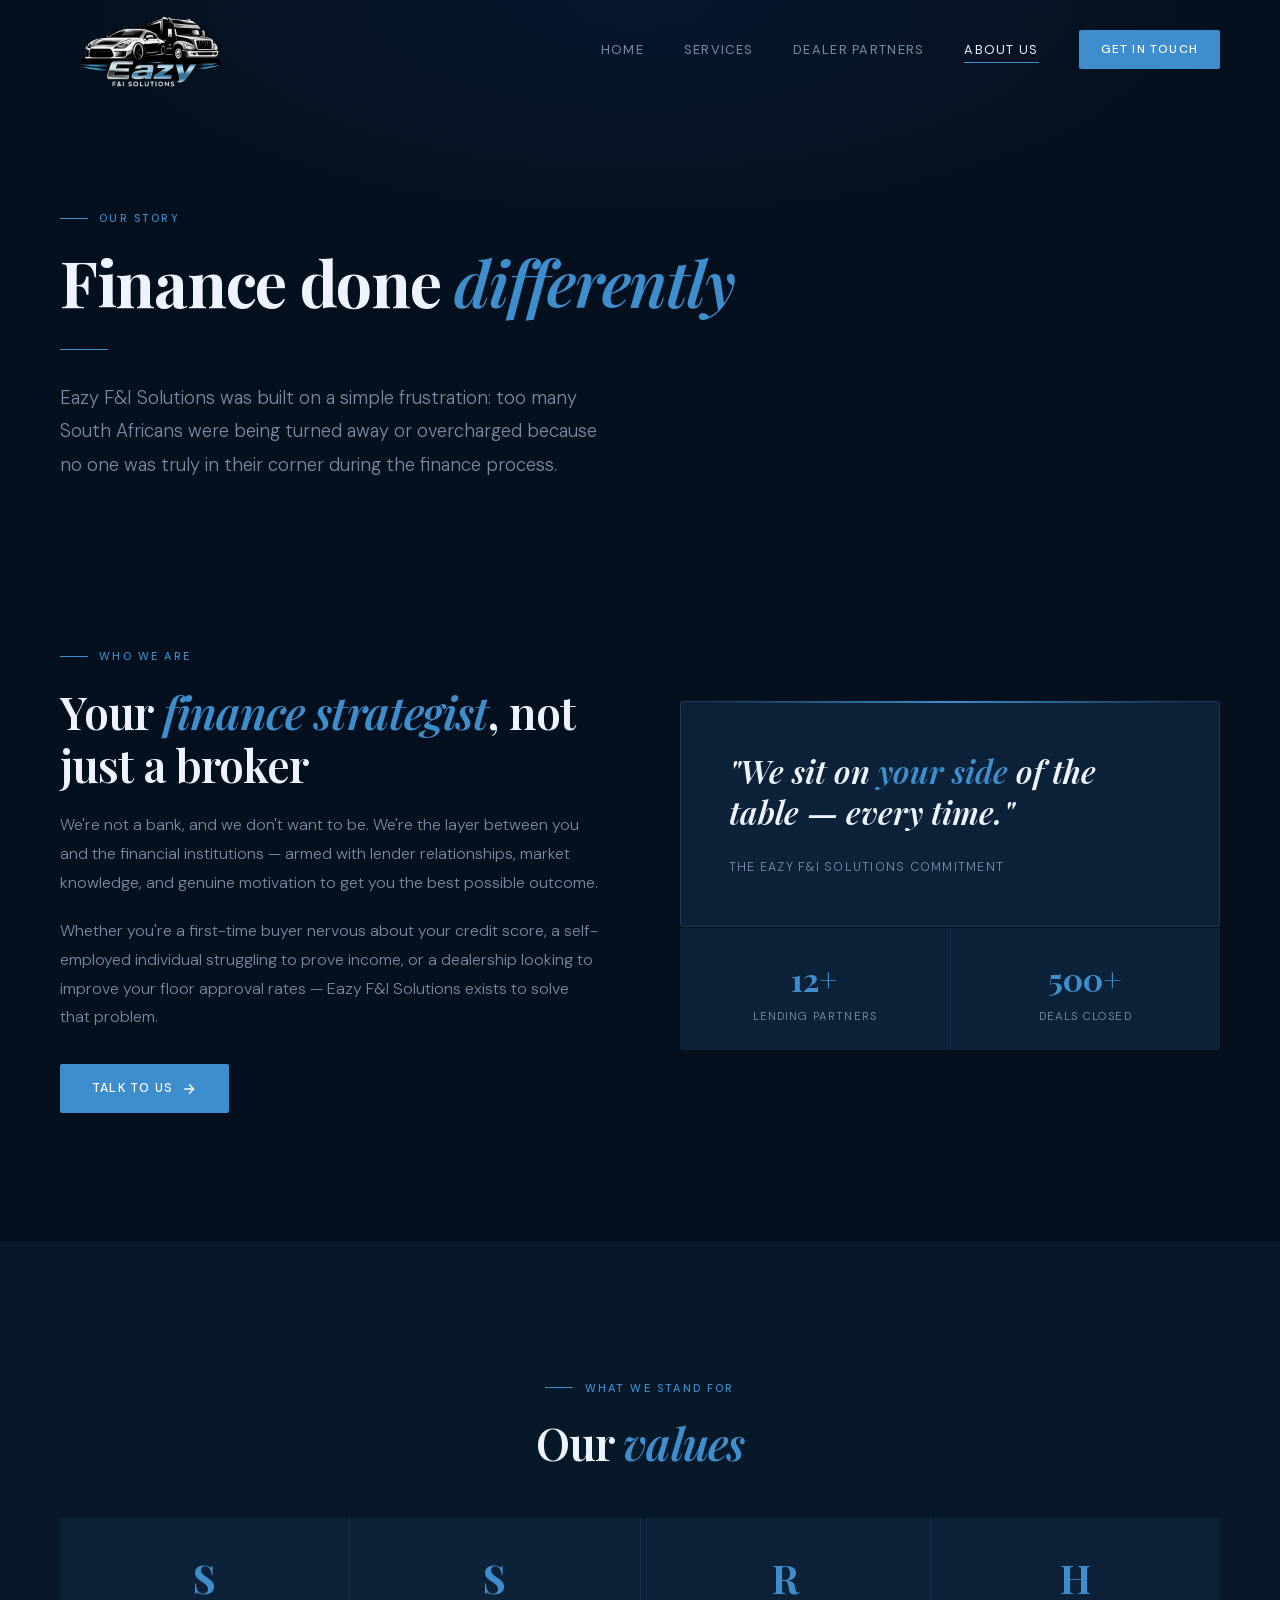
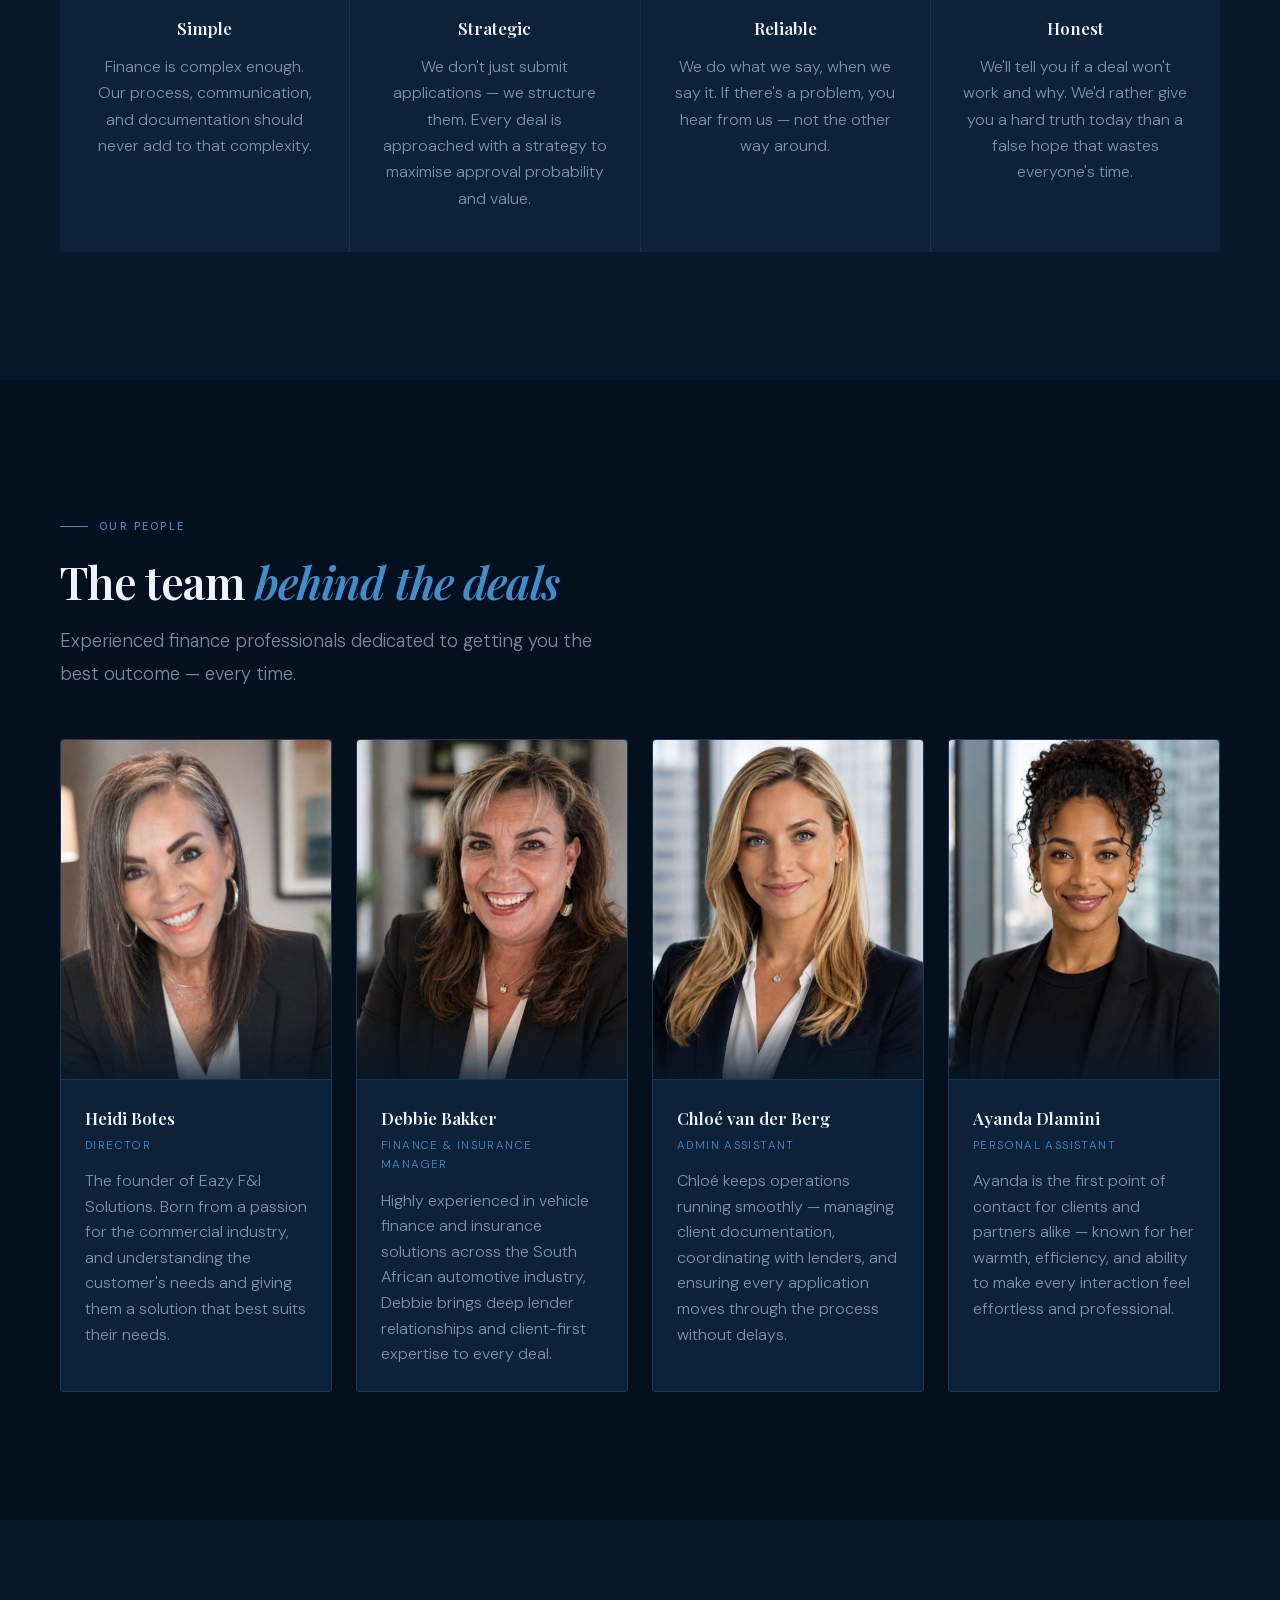
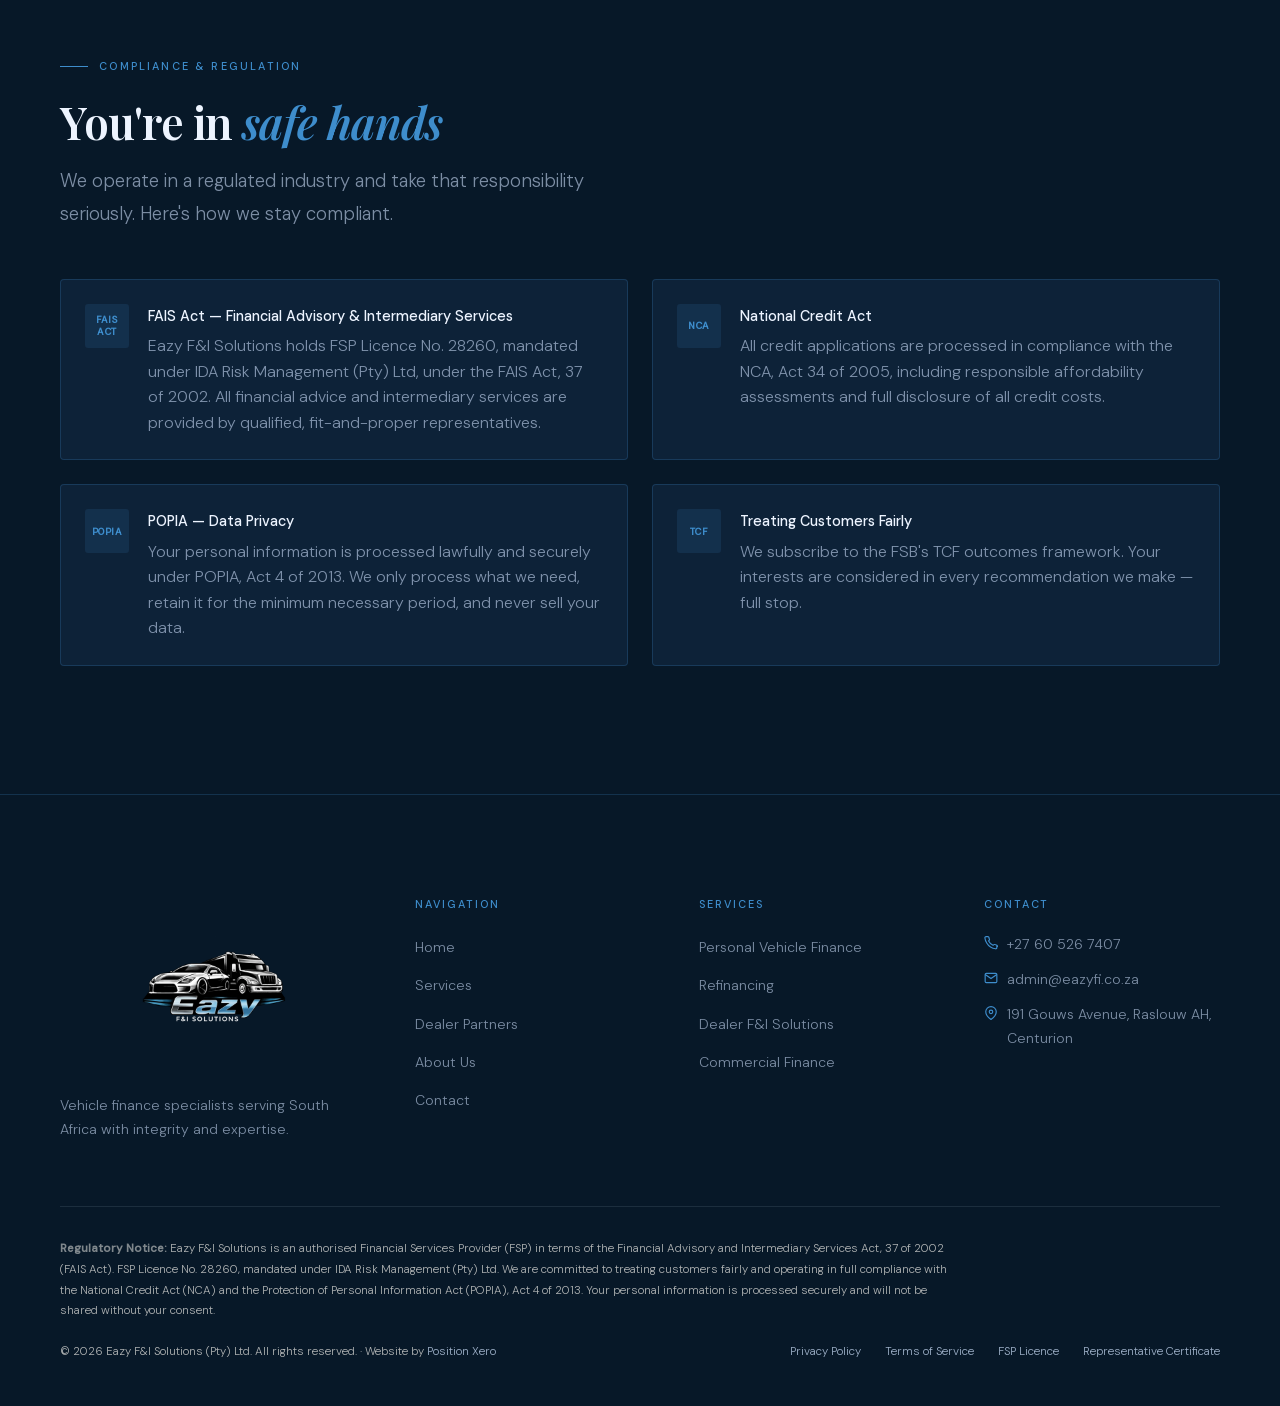
==== commit ec988e34: "Page speed: fonts served from this site instead of Google Fonts Playfair Display and DM Sans are Goo" ====
--- a/about.html
+++ b/about.html
@@ -25,15 +25,14 @@
   <meta name="twitter:title" content="About Eazy F&I Solutions: Vehicle Finance Broker" />
   <meta name="twitter:description" content="The Eazy F&I Solutions story — who we are, what we stand for, and why we exist." />
   <meta name="twitter:image" content="https://eazyfi.co.za/og-image.png" />
-  <link rel="stylesheet" href="css/styles.css?v=20261018b" />
+  <link rel="preload" href="/css/fonts/dm-sans-latin.woff2" as="font" type="font/woff2" crossorigin />
+  <link rel="preload" href="/css/fonts/playfair-display-latin.woff2" as="font" type="font/woff2" crossorigin />
+  <link rel="stylesheet" href="css/styles.css?v=20261018c" />
   <link rel="icon" href="favicon.ico?v=2" sizes="any" />
   <link rel="icon" type="image/png" sizes="32x32" href="favicon-32x32.png?v=2" />
   <link rel="icon" type="image/png" sizes="16x16" href="favicon-16x16.png?v=2" />
   <link rel="icon" type="image/png" sizes="192x192" href="favicon-192x192.png?v=2" />
   <link rel="apple-touch-icon" href="apple-touch-icon.png?v=2" />
-  <link rel="preconnect" href="https://fonts.googleapis.com" />
-  <link rel="preconnect" href="https://fonts.gstatic.com" crossorigin />
-  <link rel="stylesheet" href="https://fonts.googleapis.com/css2?family=Playfair+Display:ital,wght@0,400;0,600;0,700;1,400;1,600&family=DM+Sans:ital,opsz,wght@0,9..40,300;0,9..40,400;0,9..40,500;1,9..40,300&display=swap" />
   <style>
     /* ── ABOUT-SPECIFIC ── */
     .about-intro {
--- a/css/styles.css
+++ b/css/styles.css
@@ -1,3 +1,27 @@
+/* Fonts, served from this site (18 October 2026). These are Google Fonts' own
+   files and @font-face rules for the old fonts.googleapis.com link (Playfair
+   Display v40 and DM Sans v17, Latin and Latin Extended subsets), so the text
+   looks exactly as before. Pages no longer wait for a stylesheet from two
+   other servers before they can paint. */
+@font-face{font-family:'DM Sans';font-style:italic;font-weight:300;font-display:swap;src:url(/css/fonts/dm-sans-italic-latin-ext.woff2) format('woff2');unicode-range:U+0100-02BA, U+02BD-02C5, U+02C7-02CC, U+02CE-02D7, U+02DD-02FF, U+0304, U+0308, U+0329, U+1D00-1DBF, U+1E00-1E9F, U+1EF2-1EFF, U+2020, U+20A0-20AB, U+20AD-20C4, U+2113, U+2C60-2C7F, U+A720-A7FF}
+@font-face{font-family:'DM Sans';font-style:italic;font-weight:300;font-display:swap;src:url(/css/fonts/dm-sans-italic-latin.woff2) format('woff2');unicode-range:U+0000-00FF, U+0131, U+0152-0153, U+02BB-02BC, U+02C6, U+02DA, U+02DC, U+0304, U+0308, U+0329, U+2000-206F, U+20AC, U+2122, U+2191, U+2193, U+2212, U+2215, U+FEFF, U+FFFD}
+@font-face{font-family:'DM Sans';font-style:normal;font-weight:300;font-display:swap;src:url(/css/fonts/dm-sans-latin-ext.woff2) format('woff2');unicode-range:U+0100-02BA, U+02BD-02C5, U+02C7-02CC, U+02CE-02D7, U+02DD-02FF, U+0304, U+0308, U+0329, U+1D00-1DBF, U+1E00-1E9F, U+1EF2-1EFF, U+2020, U+20A0-20AB, U+20AD-20C4, U+2113, U+2C60-2C7F, U+A720-A7FF}
+@font-face{font-family:'DM Sans';font-style:normal;font-weight:300;font-display:swap;src:url(/css/fonts/dm-sans-latin.woff2) format('woff2');unicode-range:U+0000-00FF, U+0131, U+0152-0153, U+02BB-02BC, U+02C6, U+02DA, U+02DC, U+0304, U+0308, U+0329, U+2000-206F, U+20AC, U+2122, U+2191, U+2193, U+2212, U+2215, U+FEFF, U+FFFD}
+@font-face{font-family:'DM Sans';font-style:normal;font-weight:400;font-display:swap;src:url(/css/fonts/dm-sans-latin-ext.woff2) format('woff2');unicode-range:U+0100-02BA, U+02BD-02C5, U+02C7-02CC, U+02CE-02D7, U+02DD-02FF, U+0304, U+0308, U+0329, U+1D00-1DBF, U+1E00-1E9F, U+1EF2-1EFF, U+2020, U+20A0-20AB, U+20AD-20C4, U+2113, U+2C60-2C7F, U+A720-A7FF}
+@font-face{font-family:'DM Sans';font-style:normal;font-weight:400;font-display:swap;src:url(/css/fonts/dm-sans-latin.woff2) format('woff2');unicode-range:U+0000-00FF, U+0131, U+0152-0153, U+02BB-02BC, U+02C6, U+02DA, U+02DC, U+0304, U+0308, U+0329, U+2000-206F, U+20AC, U+2122, U+2191, U+2193, U+2212, U+2215, U+FEFF, U+FFFD}
+@font-face{font-family:'DM Sans';font-style:normal;font-weight:500;font-display:swap;src:url(/css/fonts/dm-sans-latin-ext.woff2) format('woff2');unicode-range:U+0100-02BA, U+02BD-02C5, U+02C7-02CC, U+02CE-02D7, U+02DD-02FF, U+0304, U+0308, U+0329, U+1D00-1DBF, U+1E00-1E9F, U+1EF2-1EFF, U+2020, U+20A0-20AB, U+20AD-20C4, U+2113, U+2C60-2C7F, U+A720-A7FF}
+@font-face{font-family:'DM Sans';font-style:normal;font-weight:500;font-display:swap;src:url(/css/fonts/dm-sans-latin.woff2) format('woff2');unicode-range:U+0000-00FF, U+0131, U+0152-0153, U+02BB-02BC, U+02C6, U+02DA, U+02DC, U+0304, U+0308, U+0329, U+2000-206F, U+20AC, U+2122, U+2191, U+2193, U+2212, U+2215, U+FEFF, U+FFFD}
+@font-face{font-family:'Playfair Display';font-style:italic;font-weight:400;font-display:swap;src:url(/css/fonts/playfair-display-italic-latin-ext.woff2) format('woff2');unicode-range:U+0100-02BA, U+02BD-02C5, U+02C7-02CC, U+02CE-02D7, U+02DD-02FF, U+0304, U+0308, U+0329, U+1D00-1DBF, U+1E00-1E9F, U+1EF2-1EFF, U+2020, U+20A0-20AB, U+20AD-20C4, U+2113, U+2C60-2C7F, U+A720-A7FF}
+@font-face{font-family:'Playfair Display';font-style:italic;font-weight:400;font-display:swap;src:url(/css/fonts/playfair-display-italic-latin.woff2) format('woff2');unicode-range:U+0000-00FF, U+0131, U+0152-0153, U+02BB-02BC, U+02C6, U+02DA, U+02DC, U+0304, U+0308, U+0329, U+2000-206F, U+20AC, U+2122, U+2191, U+2193, U+2212, U+2215, U+FEFF, U+FFFD}
+@font-face{font-family:'Playfair Display';font-style:italic;font-weight:600;font-display:swap;src:url(/css/fonts/playfair-display-italic-latin-ext.woff2) format('woff2');unicode-range:U+0100-02BA, U+02BD-02C5, U+02C7-02CC, U+02CE-02D7, U+02DD-02FF, U+0304, U+0308, U+0329, U+1D00-1DBF, U+1E00-1E9F, U+1EF2-1EFF, U+2020, U+20A0-20AB, U+20AD-20C4, U+2113, U+2C60-2C7F, U+A720-A7FF}
+@font-face{font-family:'Playfair Display';font-style:italic;font-weight:600;font-display:swap;src:url(/css/fonts/playfair-display-italic-latin.woff2) format('woff2');unicode-range:U+0000-00FF, U+0131, U+0152-0153, U+02BB-02BC, U+02C6, U+02DA, U+02DC, U+0304, U+0308, U+0329, U+2000-206F, U+20AC, U+2122, U+2191, U+2193, U+2212, U+2215, U+FEFF, U+FFFD}
+@font-face{font-family:'Playfair Display';font-style:normal;font-weight:400;font-display:swap;src:url(/css/fonts/playfair-display-latin-ext.woff2) format('woff2');unicode-range:U+0100-02BA, U+02BD-02C5, U+02C7-02CC, U+02CE-02D7, U+02DD-02FF, U+0304, U+0308, U+0329, U+1D00-1DBF, U+1E00-1E9F, U+1EF2-1EFF, U+2020, U+20A0-20AB, U+20AD-20C4, U+2113, U+2C60-2C7F, U+A720-A7FF}
+@font-face{font-family:'Playfair Display';font-style:normal;font-weight:400;font-display:swap;src:url(/css/fonts/playfair-display-latin.woff2) format('woff2');unicode-range:U+0000-00FF, U+0131, U+0152-0153, U+02BB-02BC, U+02C6, U+02DA, U+02DC, U+0304, U+0308, U+0329, U+2000-206F, U+20AC, U+2122, U+2191, U+2193, U+2212, U+2215, U+FEFF, U+FFFD}
+@font-face{font-family:'Playfair Display';font-style:normal;font-weight:600;font-display:swap;src:url(/css/fonts/playfair-display-latin-ext.woff2) format('woff2');unicode-range:U+0100-02BA, U+02BD-02C5, U+02C7-02CC, U+02CE-02D7, U+02DD-02FF, U+0304, U+0308, U+0329, U+1D00-1DBF, U+1E00-1E9F, U+1EF2-1EFF, U+2020, U+20A0-20AB, U+20AD-20C4, U+2113, U+2C60-2C7F, U+A720-A7FF}
+@font-face{font-family:'Playfair Display';font-style:normal;font-weight:600;font-display:swap;src:url(/css/fonts/playfair-display-latin.woff2) format('woff2');unicode-range:U+0000-00FF, U+0131, U+0152-0153, U+02BB-02BC, U+02C6, U+02DA, U+02DC, U+0304, U+0308, U+0329, U+2000-206F, U+20AC, U+2122, U+2191, U+2193, U+2212, U+2215, U+FEFF, U+FFFD}
+@font-face{font-family:'Playfair Display';font-style:normal;font-weight:700;font-display:swap;src:url(/css/fonts/playfair-display-latin-ext.woff2) format('woff2');unicode-range:U+0100-02BA, U+02BD-02C5, U+02C7-02CC, U+02CE-02D7, U+02DD-02FF, U+0304, U+0308, U+0329, U+1D00-1DBF, U+1E00-1E9F, U+1EF2-1EFF, U+2020, U+20A0-20AB, U+20AD-20C4, U+2113, U+2C60-2C7F, U+A720-A7FF}
+@font-face{font-family:'Playfair Display';font-style:normal;font-weight:700;font-display:swap;src:url(/css/fonts/playfair-display-latin.woff2) format('woff2');unicode-range:U+0000-00FF, U+0131, U+0152-0153, U+02BB-02BC, U+02C6, U+02DA, U+02DC, U+0304, U+0308, U+0329, U+2000-206F, U+20AC, U+2122, U+2191, U+2193, U+2212, U+2215, U+FEFF, U+FFFD}
+
 /* ============================================================
    CORE VARIABLES & RESET
    ============================================================ */
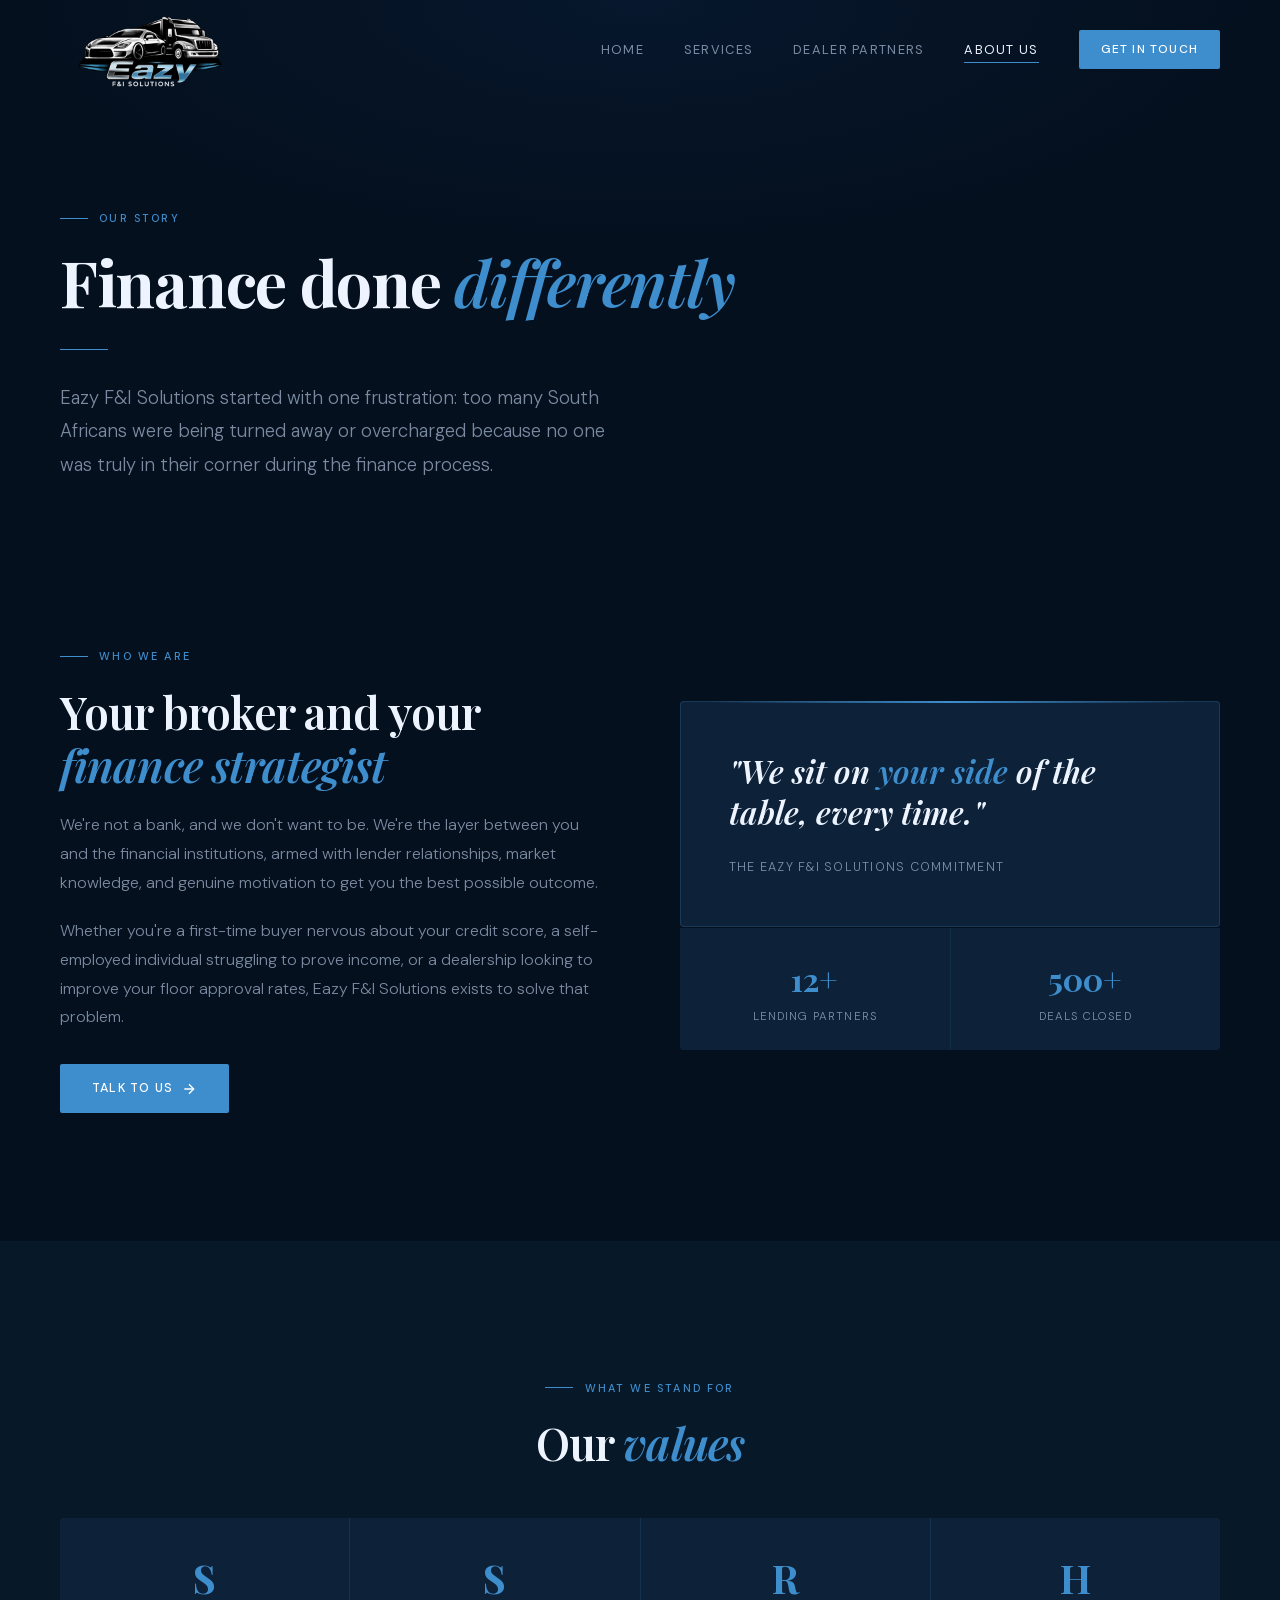
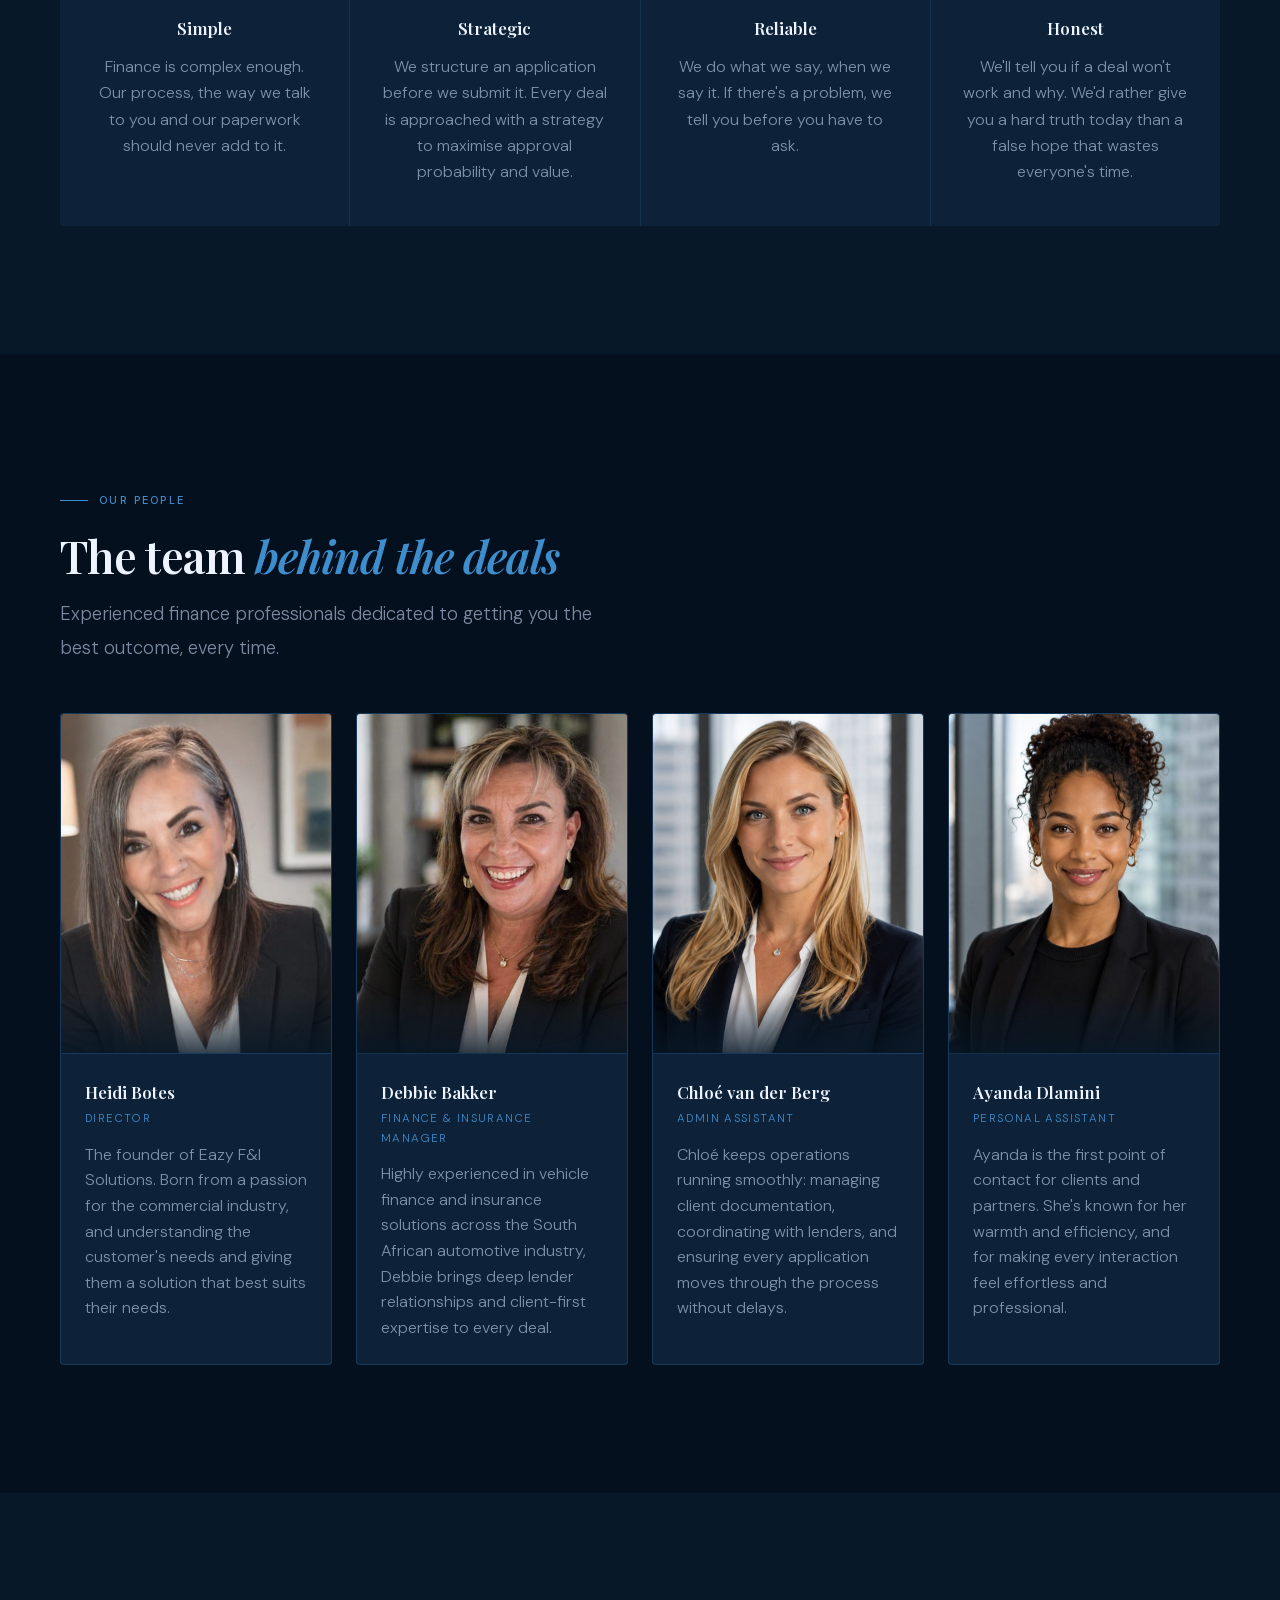
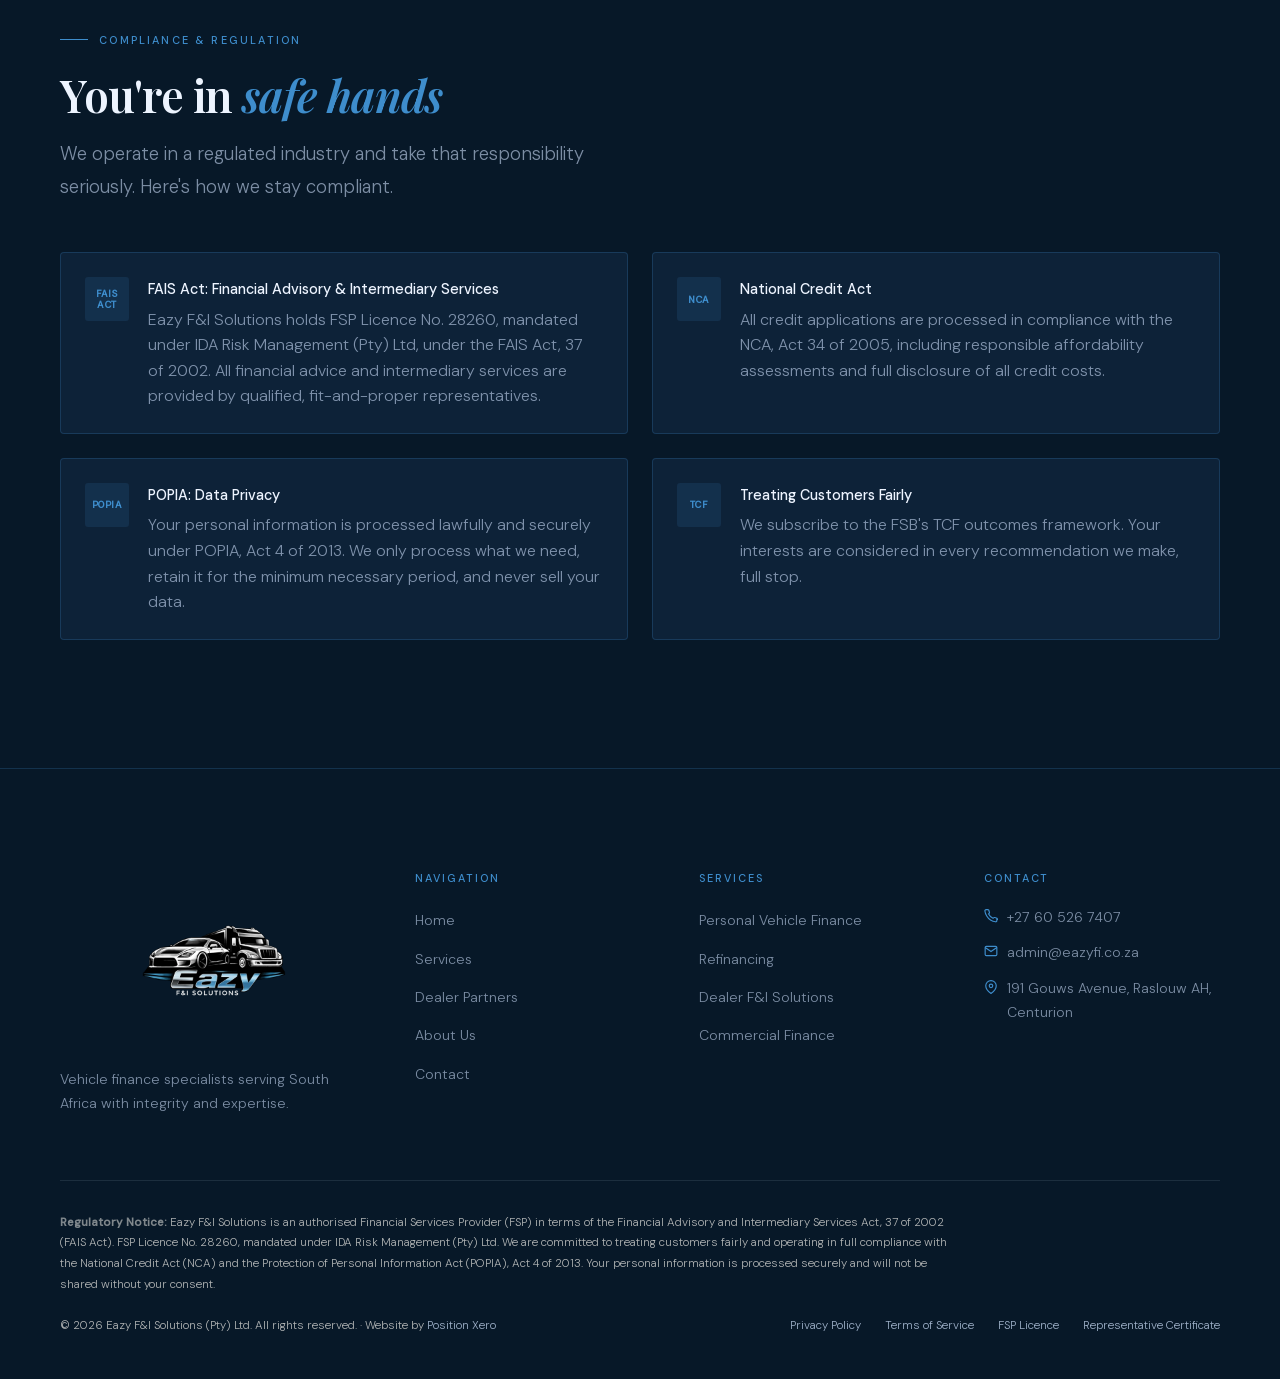
==== commit 903e8bf4: "Eazy F&I: copy on the homepage, dealer partners, services, about and contact pages rewritten for voi" ====
--- a/about.html
+++ b/about.html
@@ -12,21 +12,19 @@
     gtag('config', 'G-P3R6J764GX');
   </script>
   <title>About Eazy F&I Solutions: Vehicle Finance Broker</title>
-  <meta name="description" content="The Eazy F&I Solutions story — who we are, what we stand for, and why we exist." />
+  <meta name="description" content="The Eazy F&I Solutions story: who we are, what we stand for, and why we exist." />
   <link rel="canonical" href="https://eazyfi.co.za/about" />
   <meta name="robots" content="index, follow" />
   <meta property="og:type" content="website" />
   <meta property="og:site_name" content="Eazy F&I Solutions" />
   <meta property="og:title" content="About Eazy F&I Solutions: Vehicle Finance Broker" />
-  <meta property="og:description" content="The Eazy F&I Solutions story — who we are, what we stand for, and why we exist." />
+  <meta property="og:description" content="The Eazy F&I Solutions story: who we are, what we stand for, and why we exist." />
   <meta property="og:url" content="https://eazyfi.co.za/about" />
   <meta property="og:image" content="https://eazyfi.co.za/og-image.png" />
   <meta name="twitter:card" content="summary_large_image" />
   <meta name="twitter:title" content="About Eazy F&I Solutions: Vehicle Finance Broker" />
-  <meta name="twitter:description" content="The Eazy F&I Solutions story — who we are, what we stand for, and why we exist." />
+  <meta name="twitter:description" content="The Eazy F&I Solutions story: who we are, what we stand for, and why we exist." />
   <meta name="twitter:image" content="https://eazyfi.co.za/og-image.png" />
-  <link rel="preload" href="/css/fonts/dm-sans-latin.woff2" as="font" type="font/woff2" crossorigin />
-  <link rel="preload" href="/css/fonts/playfair-display-latin.woff2" as="font" type="font/woff2" crossorigin />
   <link rel="stylesheet" href="css/styles.css?v=20261018c" />
   <link rel="icon" href="favicon.ico?v=2" sizes="any" />
   <link rel="icon" type="image/png" sizes="32x32" href="favicon-32x32.png?v=2" />
@@ -297,7 +295,7 @@
       <div class="eyebrow reveal">Our Story</div>
       <h1 class="display-heading reveal reveal--delay-1">Finance done <em>differently</em></h1>
       <div class="divider reveal reveal--delay-2"></div>
-      <p class="lead reveal reveal--delay-3">Eazy F&amp;I Solutions was built on a simple frustration: too many South Africans were being turned away or overcharged because no one was truly in their corner during the finance process.</p>
+      <p class="lead reveal reveal--delay-3">Eazy F&amp;I Solutions started with one frustration: too many South Africans were being turned away or overcharged because no one was truly in their corner during the finance process.</p>
     </div>
   </section>
 
@@ -307,9 +305,9 @@
       <div class="about-intro">
         <div class="reveal">
           <div class="eyebrow">Who We Are</div>
-          <h2 class="section-heading">Your <em>finance strategist</em>, not just a broker</h2>
-          <p style="color:var(--white-dim); font-size:0.95rem; line-height:1.8; margin: 1.2rem 0;">We're not a bank, and we don't want to be. We're the layer between you and the financial institutions — armed with lender relationships, market knowledge, and genuine motivation to get you the best possible outcome.</p>
-          <p style="color:var(--white-dim); font-size:0.95rem; line-height:1.8; margin-bottom:2rem;">Whether you're a first-time buyer nervous about your credit score, a self-employed individual struggling to prove income, or a dealership looking to improve your floor approval rates — Eazy F&amp;I Solutions exists to solve that problem.</p>
+          <h2 class="section-heading">Your broker and your <em>finance strategist</em></h2>
+          <p style="color:var(--white-dim); font-size:0.95rem; line-height:1.8; margin: 1.2rem 0;">We're not a bank, and we don't want to be. We're the layer between you and the financial institutions, armed with lender relationships, market knowledge, and genuine motivation to get you the best possible outcome.</p>
+          <p style="color:var(--white-dim); font-size:0.95rem; line-height:1.8; margin-bottom:2rem;">Whether you're a first-time buyer nervous about your credit score, a self-employed individual struggling to prove income, or a dealership looking to improve your floor approval rates, Eazy F&amp;I Solutions exists to solve that problem.</p>
           <a href="/contact" class="btn btn--gold">
             Talk to Us
             <svg viewBox="0 0 24 24" fill="none" stroke="currentColor" stroke-width="2"><line x1="5" y1="12" x2="19" y2="12"/><polyline points="12 5 19 12 12 19"/></svg>
@@ -317,7 +315,7 @@
         </div>
         <div class="about-visual reveal reveal--delay-2">
           <div class="about-visual__box">
-            <div class="pull-quote">"We sit on <span>your side</span> of the table — every time."</div>
+            <div class="pull-quote">"We sit on <span>your side</span> of the table, every time."</div>
             <div class="quote-source">The Eazy F&amp;I Solutions commitment</div>
           </div>
           <div style="margin-top:1px; display:grid; grid-template-columns:1fr 1fr; gap:1px; background:var(--border); border-radius:0 0 4px 4px; overflow:hidden;">
@@ -346,17 +344,17 @@
         <div class="value-card reveal reveal--delay-1">
           <div class="value-card__icon">S</div>
           <h3>Simple</h3>
-          <p>Finance is complex enough. Our process, communication, and documentation should never add to that complexity.</p>
+          <p>Finance is complex enough. Our process, the way we talk to you and our paperwork should never add to it.</p>
         </div>
         <div class="value-card reveal reveal--delay-2">
           <div class="value-card__icon">S</div>
           <h3>Strategic</h3>
-          <p>We don't just submit applications — we structure them. Every deal is approached with a strategy to maximise approval probability and value.</p>
+          <p>We structure an application before we submit it. Every deal is approached with a strategy to maximise approval probability and value.</p>
         </div>
         <div class="value-card reveal reveal--delay-3">
           <div class="value-card__icon">R</div>
           <h3>Reliable</h3>
-          <p>We do what we say, when we say it. If there's a problem, you hear from us — not the other way around.</p>
+          <p>We do what we say, when we say it. If there's a problem, we tell you before you have to ask.</p>
         </div>
         <div class="value-card reveal reveal--delay-4">
           <div class="value-card__icon">H</div>
@@ -373,7 +371,7 @@
       <div class="reveal">
         <div class="eyebrow">Our People</div>
         <h2 class="section-heading">The team <em>behind the deals</em></h2>
-        <p class="lead" style="margin-top:1rem;">Experienced finance professionals dedicated to getting you the best outcome — every time.</p>
+        <p class="lead" style="margin-top:1rem;">Experienced finance professionals dedicated to getting you the best outcome, every time.</p>
       </div>
       <div class="team-grid">
 
@@ -415,7 +413,7 @@
           <div class="team-card__body">
             <div class="team-card__name">Chloé van der Berg</div>
             <div class="team-card__role">Admin Assistant</div>
-            <p class="team-card__bio">Chloé keeps operations running smoothly — managing client documentation, coordinating with lenders, and ensuring every application moves through the process without delays.</p>
+            <p class="team-card__bio">Chloé keeps operations running smoothly: managing client documentation, coordinating with lenders, and ensuring every application moves through the process without delays.</p>
           </div>
         </div>
 
@@ -429,7 +427,7 @@
           <div class="team-card__body">
             <div class="team-card__name">Ayanda Dlamini</div>
             <div class="team-card__role">Personal Assistant</div>
-            <p class="team-card__bio">Ayanda is the first point of contact for clients and partners alike — known for her warmth, efficiency, and ability to make every interaction feel effortless and professional.</p>
+            <p class="team-card__bio">Ayanda is the first point of contact for clients and partners. She's known for her warmth and efficiency, and for making every interaction feel effortless and professional.</p>
           </div>
         </div>
 
@@ -449,7 +447,7 @@
         <div class="compliance-item reveal reveal--delay-1">
           <div class="compliance-item__badge">FAIS<br>Act</div>
           <div>
-            <h4>FAIS Act — Financial Advisory &amp; Intermediary Services</h4>
+            <h4>FAIS Act: Financial Advisory &amp; Intermediary Services</h4>
             <p>Eazy F&amp;I Solutions holds FSP Licence No. 28260, mandated under IDA Risk Management (Pty) Ltd, under the FAIS Act, 37 of 2002. All financial advice and intermediary services are provided by qualified, fit-and-proper representatives.</p>
           </div>
         </div>
@@ -463,7 +461,7 @@
         <div class="compliance-item reveal reveal--delay-1">
           <div class="compliance-item__badge">POPIA</div>
           <div>
-            <h4>POPIA — Data Privacy</h4>
+            <h4>POPIA: Data Privacy</h4>
             <p>Your personal information is processed lawfully and securely under POPIA, Act 4 of 2013. We only process what we need, retain it for the minimum necessary period, and never sell your data.</p>
           </div>
         </div>
@@ -471,7 +469,7 @@
           <div class="compliance-item__badge">TCF</div>
           <div>
             <h4>Treating Customers Fairly</h4>
-            <p>We subscribe to the FSB's TCF outcomes framework. Your interests are considered in every recommendation we make — full stop.</p>
+            <p>We subscribe to the FSB's TCF outcomes framework. Your interests are considered in every recommendation we make, full stop.</p>
           </div>
         </div>
       </div>
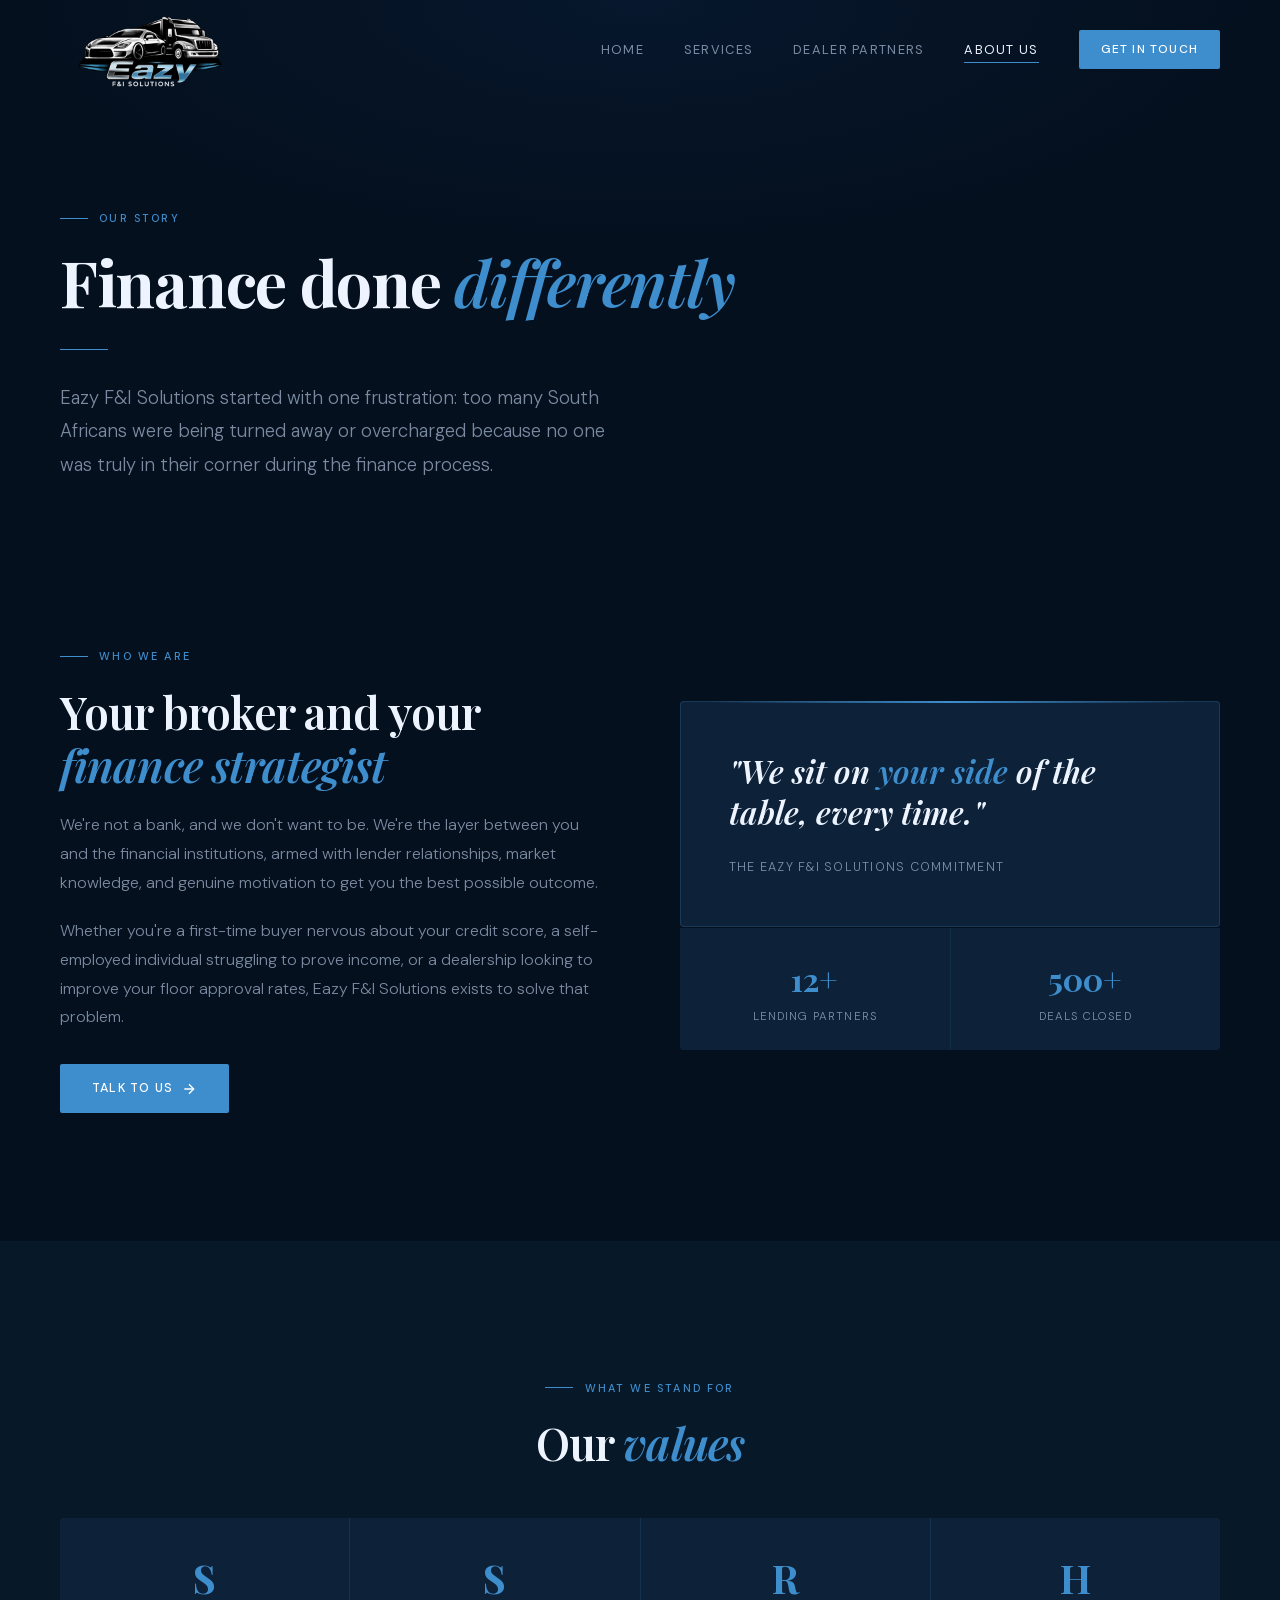
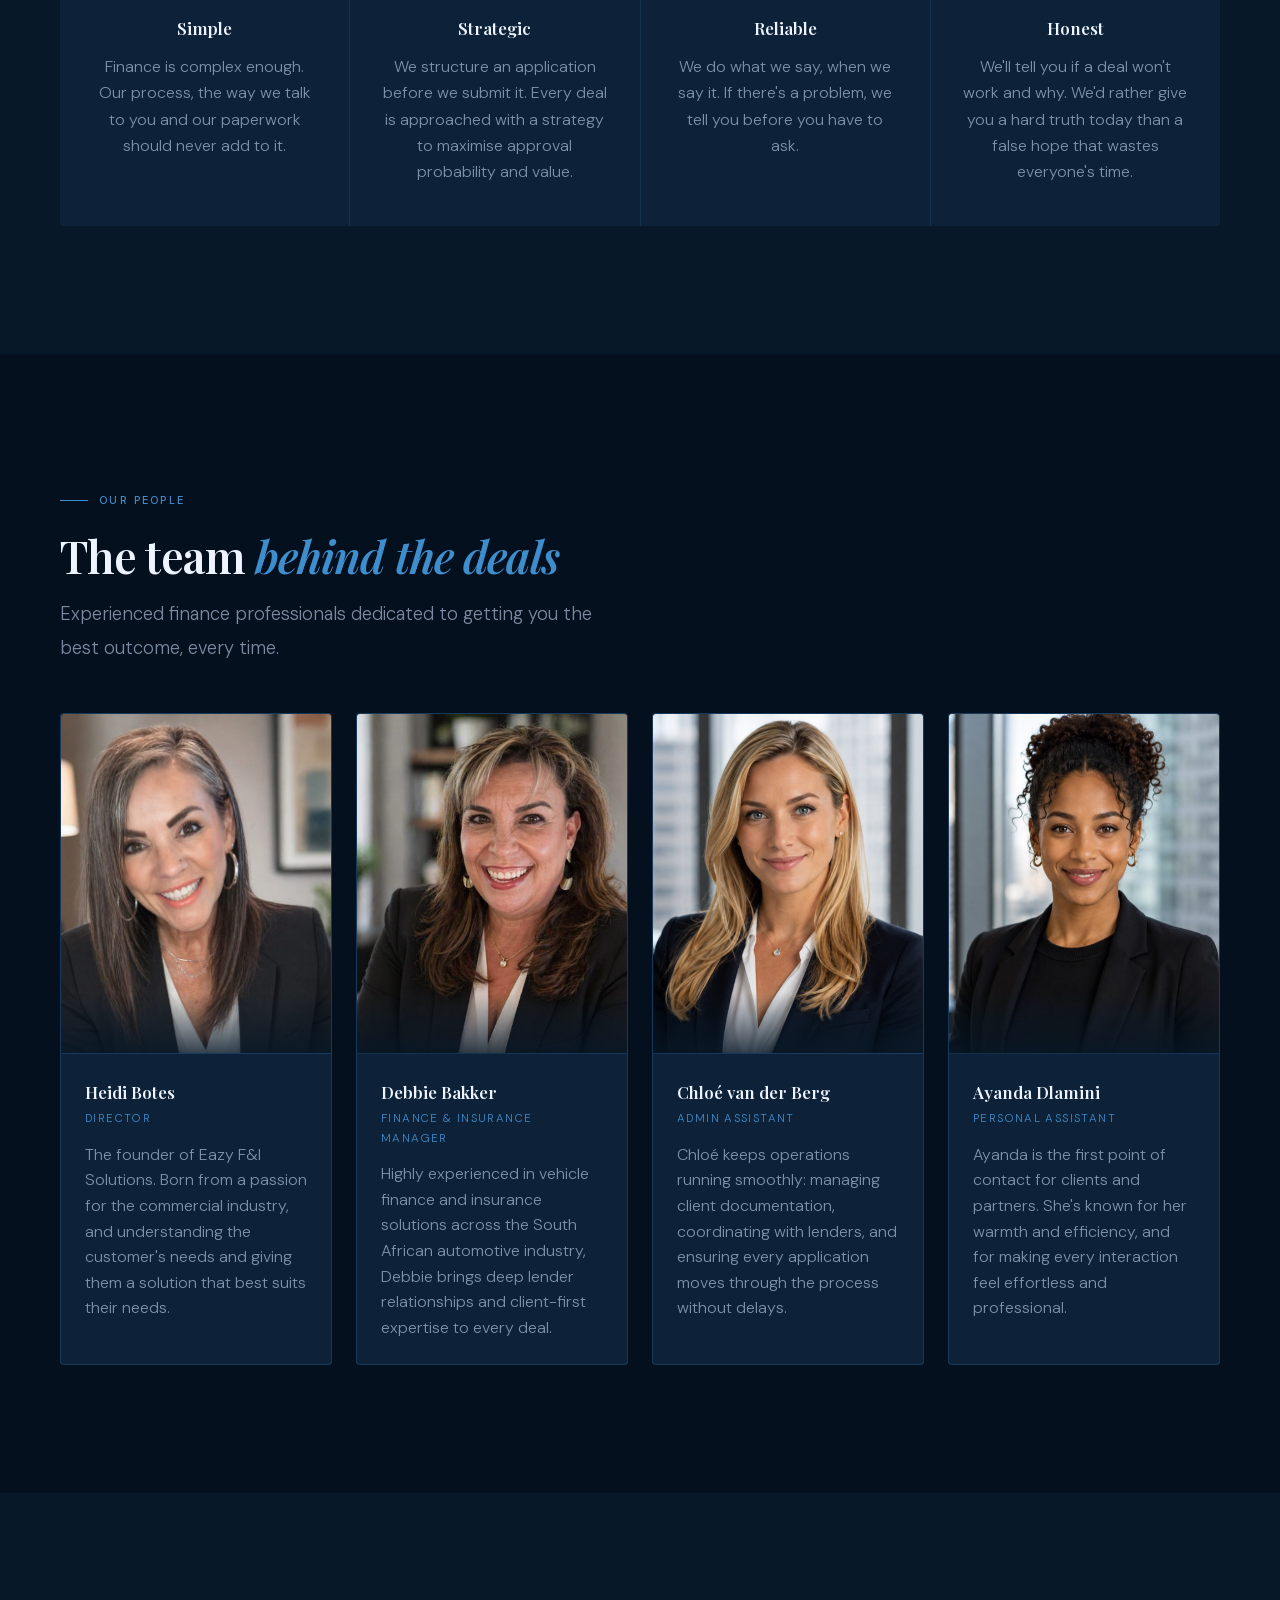
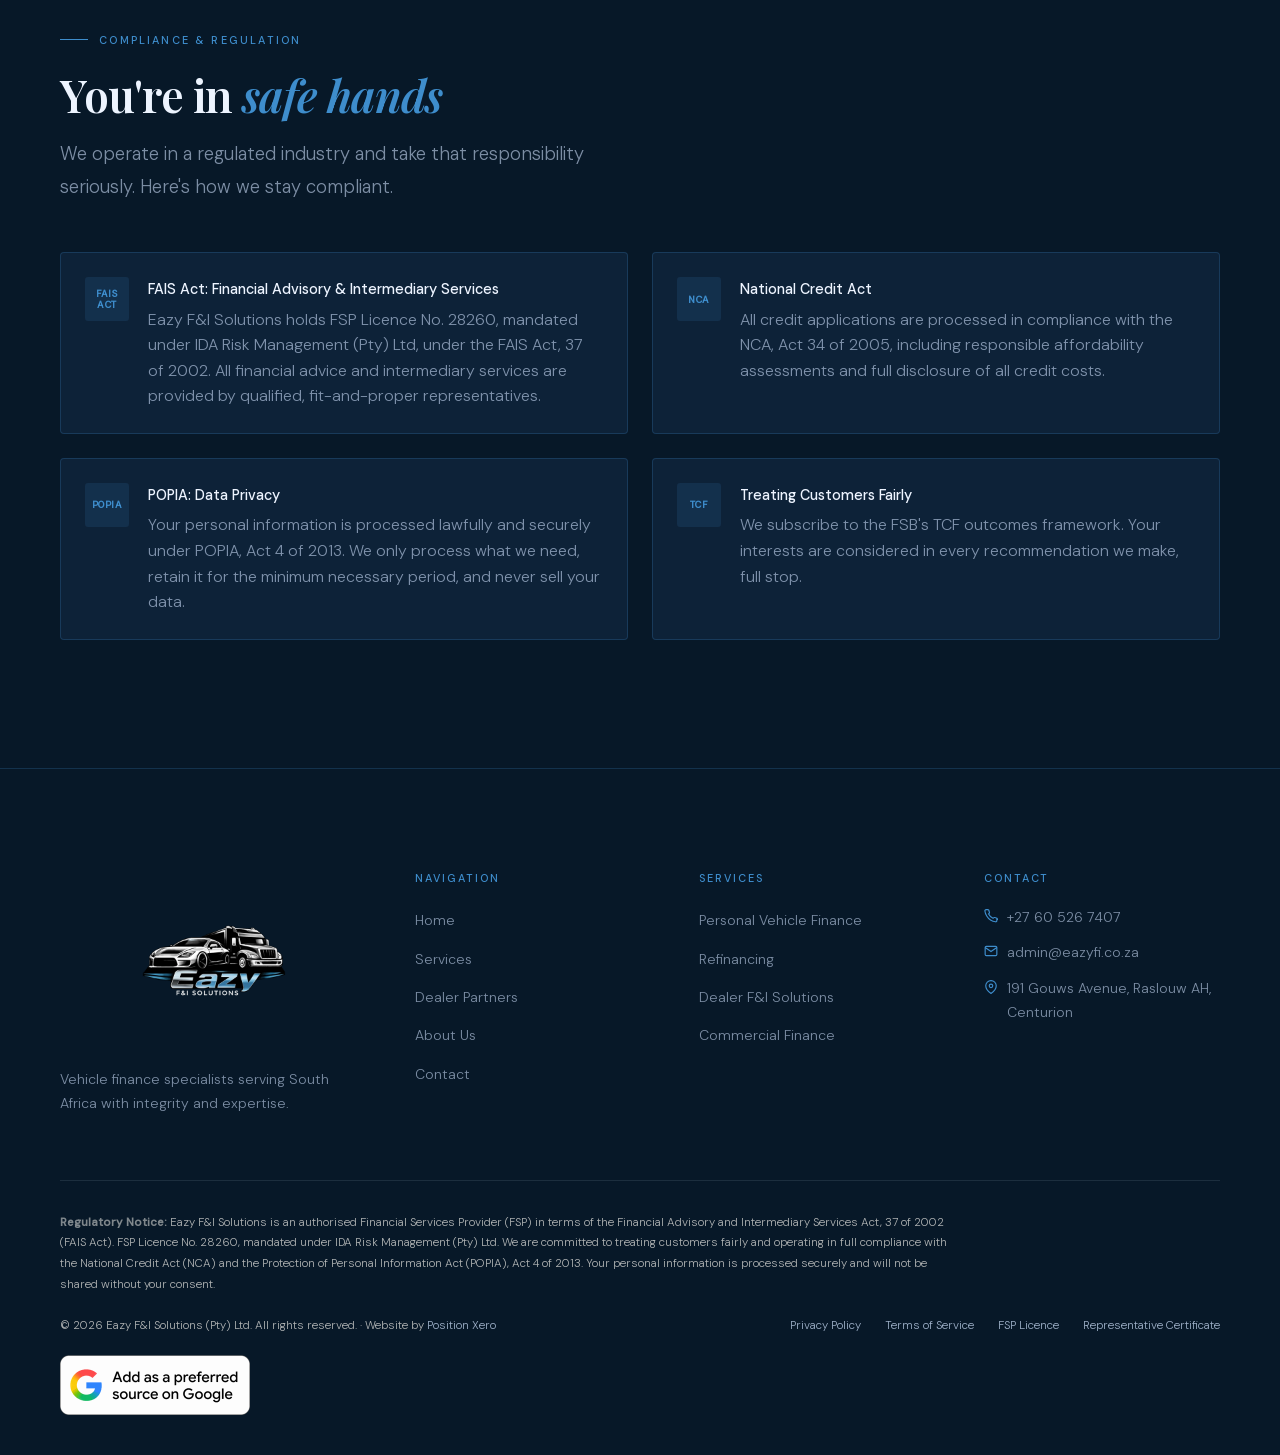
==== commit dc43c64f: "Footer: Google's official "Add as a preferred source" badge on every page (owner, 5 Nov 2026) Deepli" ====
--- a/about.html
+++ b/about.html
@@ -25,7 +25,7 @@
   <meta name="twitter:title" content="About Eazy F&I Solutions: Vehicle Finance Broker" />
   <meta name="twitter:description" content="The Eazy F&I Solutions story: who we are, what we stand for, and why we exist." />
   <meta name="twitter:image" content="https://eazyfi.co.za/og-image.png" />
-  <link rel="stylesheet" href="css/styles.css?v=20261018c" />
+  <link rel="stylesheet" href="css/styles.css?v=20261105a" />
   <link rel="icon" href="favicon.ico?v=2" sizes="any" />
   <link rel="icon" type="image/png" sizes="32x32" href="favicon-32x32.png?v=2" />
   <link rel="icon" type="image/png" sizes="16x16" href="favicon-16x16.png?v=2" />
@@ -275,6 +275,7 @@
         <a href="/about" class="active">About Us</a>
         <a href="/contact" class="nav__cta">Get in Touch</a>
       </div>
+      <a href="https://thirdparty.signio.co.za/ThirdPartyIntegration/application?skin=LIGHTSTONE&amp;uuid=00000197-f510-d0f1-971a-4bd93b7825ff" target="_blank" rel="noopener" class="nav__apply">Apply Now</a>
       <button class="nav__hamburger" aria-label="Menu">
         <span></span><span></span><span></span>
       </button>
@@ -532,6 +533,9 @@
             <a href="documents/ida-representative-certificate.pdf" target="_blank" rel="noopener">Representative Certificate</a>
           </div>
         </div>
+        <a class="pref-source" href="https://www.google.com/preferences/source?q=eazyfi.co.za" target="_blank" rel="noopener" aria-label="Add Eazy F&amp;I as a preferred source on Google">
+          <img src="/js/images/google-preferred-source-light.png" width="190" height="60" alt="Add as a preferred source on Google" loading="lazy" decoding="async">
+        </a>
       </div>
     </div>
   </footer>
--- a/css/styles.css
+++ b/css/styles.css
@@ -1381,3 +1381,137 @@
   body .enquiry-form { padding: 1.75rem 1.25rem; }
   .contact-layout > .reveal--delay-2 > div:first-child { padding: 1.75rem 1.25rem !important; }
 }
+
+/* ============================================================
+   28 OCTOBER 2026 PHONE REVIEW. Layout and sizes only; not a word
+   of the site's copy changes. The one new element is the header
+   "Apply Now" button, which repeats the homepage's own "Apply Now"
+   label and application link.
+   ============================================================ */
+
+/* Header "Apply Now": hidden on computers, where the full menu shows.
+   Below 900px it sits beside the menu button, so every page offers
+   the application on its first screen. At 360px it needs about 100px:
+   the logo keeps its full size (it no longer shrinks), and the button
+   may cover the last 8px of the logo image, which is transparent
+   margin, so it still stands about 14px clear of the artwork. Title
+   case rather than capitals keeps it that narrow. */
+.nav__apply { display: none; }
+
+@media (max-width: 900px) {
+  .nav__logo {
+    flex-shrink: 0;
+    margin-right: -8px;
+    /* The 180px logo image hung 40px below the 100px header, an invisible
+       home link over the top of every page. Its box now stops at the
+       header's edge; the artwork itself sits inside and is not cut. */
+    height: var(--nav-h);
+    overflow: hidden;
+  }
+
+  .nav__apply {
+    display: inline-flex;
+    align-items: center;
+    justify-content: center;
+    position: relative;
+    margin-left: auto;
+    min-height: 44px;
+    padding: 0 12px;
+    background: var(--gold);
+    color: #ffffff;
+    border-radius: 2px;
+    font-size: 0.875rem;
+    font-weight: 500;
+    font-variation-settings: 'wght' 650;
+    letter-spacing: 0.02em;
+    white-space: nowrap;
+    transition: background 0.2s;
+  }
+  .nav__apply:hover { background: var(--gold-light); }
+}
+
+/* Phones under 350px (older and small models): a slightly smaller logo
+   so the logo, the button and the menu button still fit on one row. */
+@media (max-width: 349px) {
+  .nav__logo-img { height: 140px; }
+}
+
+/* Testimonials below 900px: no pinning. The panel held the page still
+   for about 2,200px of scrolling while the cards slid sideways, and
+   cut off the last card at the end. The cards are now an ordinary
+   swipeable row: each snaps into place, the next one peeks in from
+   the right, and the bar under them follows the swipe. Computers keep
+   the scroll-driven carousel. */
+@media (max-width: 900px) {
+  .testimonials-section { height: auto; }
+
+  .testimonials-sticky {
+    position: relative;
+    top: auto;
+    height: auto;
+    overflow: visible;
+    display: block;
+    padding: 0.5rem 0 clamp(56px, 10vw, 80px);
+  }
+
+  .testimonials-overflow {
+    overflow: visible;
+    padding-left: 0;
+  }
+
+  .testimonials-track {
+    gap: 1rem;
+    padding: 0.5rem var(--gutter) 1rem;
+    overflow-x: auto;
+    overscroll-behavior-x: contain;
+    scroll-snap-type: x mandatory;
+    scroll-padding-inline: var(--gutter);
+    -webkit-overflow-scrolling: touch;
+    scrollbar-width: none;
+    transform: none !important;
+    will-change: auto;
+  }
+
+  .testimonials-track::-webkit-scrollbar { display: none; }
+
+  .testimonial-card,
+  .testimonial-card:hover {
+    flex: 0 0 calc(100% - 2.5rem);
+    min-width: 0;
+    max-width: 460px;
+    scroll-snap-align: start;
+    transform: none;
+  }
+}
+
+@media (max-width: 600px) {
+  .testimonial-card { padding-left: 1.25rem; padding-right: 1.25rem; }
+}
+
+/* Phones: text and buttons a size up. Eyebrows and the brand-scroller
+   label were 12px; button labels were 12.48px. White on the brand blue
+   measures 3.57:1, so the blue buttons also get a heavier label (the
+   colours themselves stay). */
+@media (max-width: 600px) {
+  .eyebrow,
+  body .hero__eyebrow,
+  .brand-scroller-label { font-size: 0.8125rem; }
+
+  .btn,
+  .dealership-card__body .btn,
+  .info-box .btn,
+  .nav__mobile .nav__cta { font-size: 0.875rem !important; }
+
+  .btn--gold { font-variation-settings: 'wght' 650; }
+}
+
+/* ============================================================
+   PREFERRED SOURCE BADGE: Google's own "Add as a preferred source"
+   badge under the legal line (owner, 5 November 2026). Left beside
+   the left-aligned line; centred on phones, where that line centres.
+   ============================================================ */
+.pref-source { display: inline-block; align-self: flex-start; line-height: 0; }
+
+@media (max-width: 600px) {
+  .pref-source { align-self: center; }
+}
